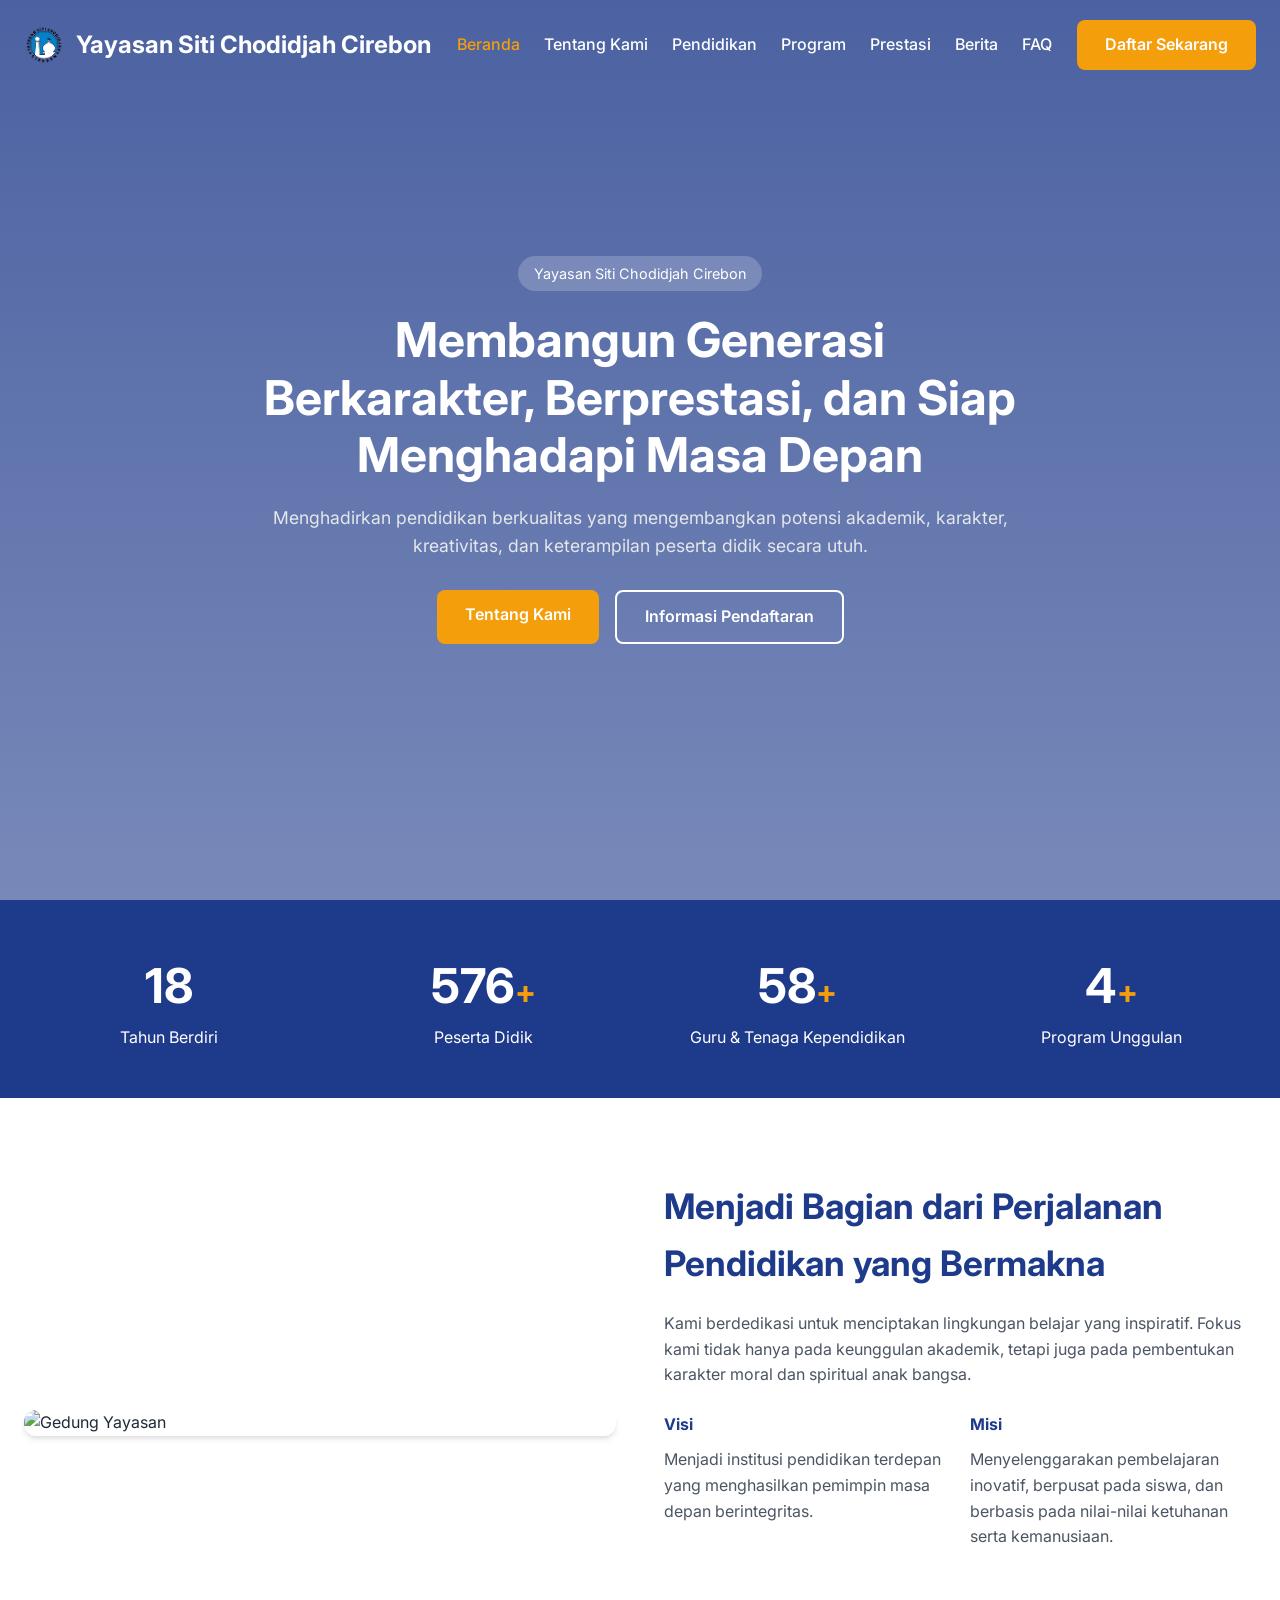
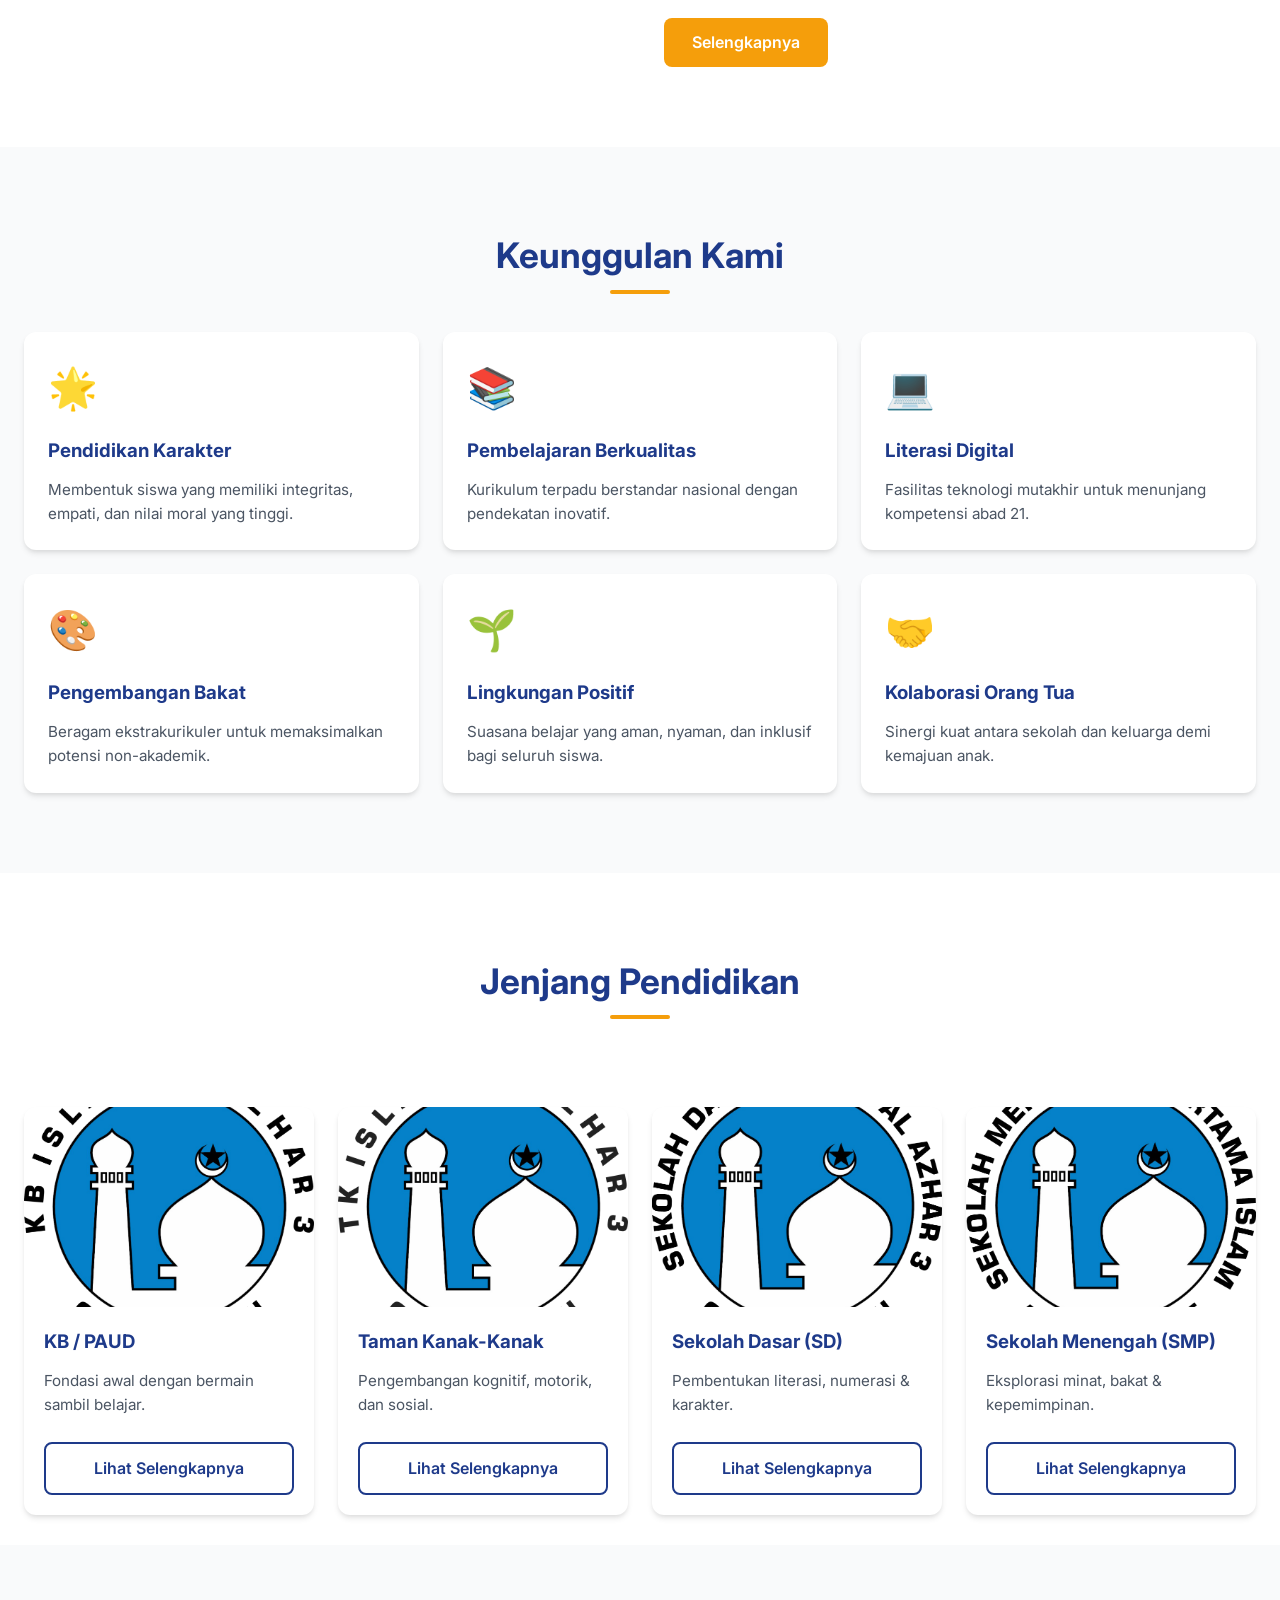
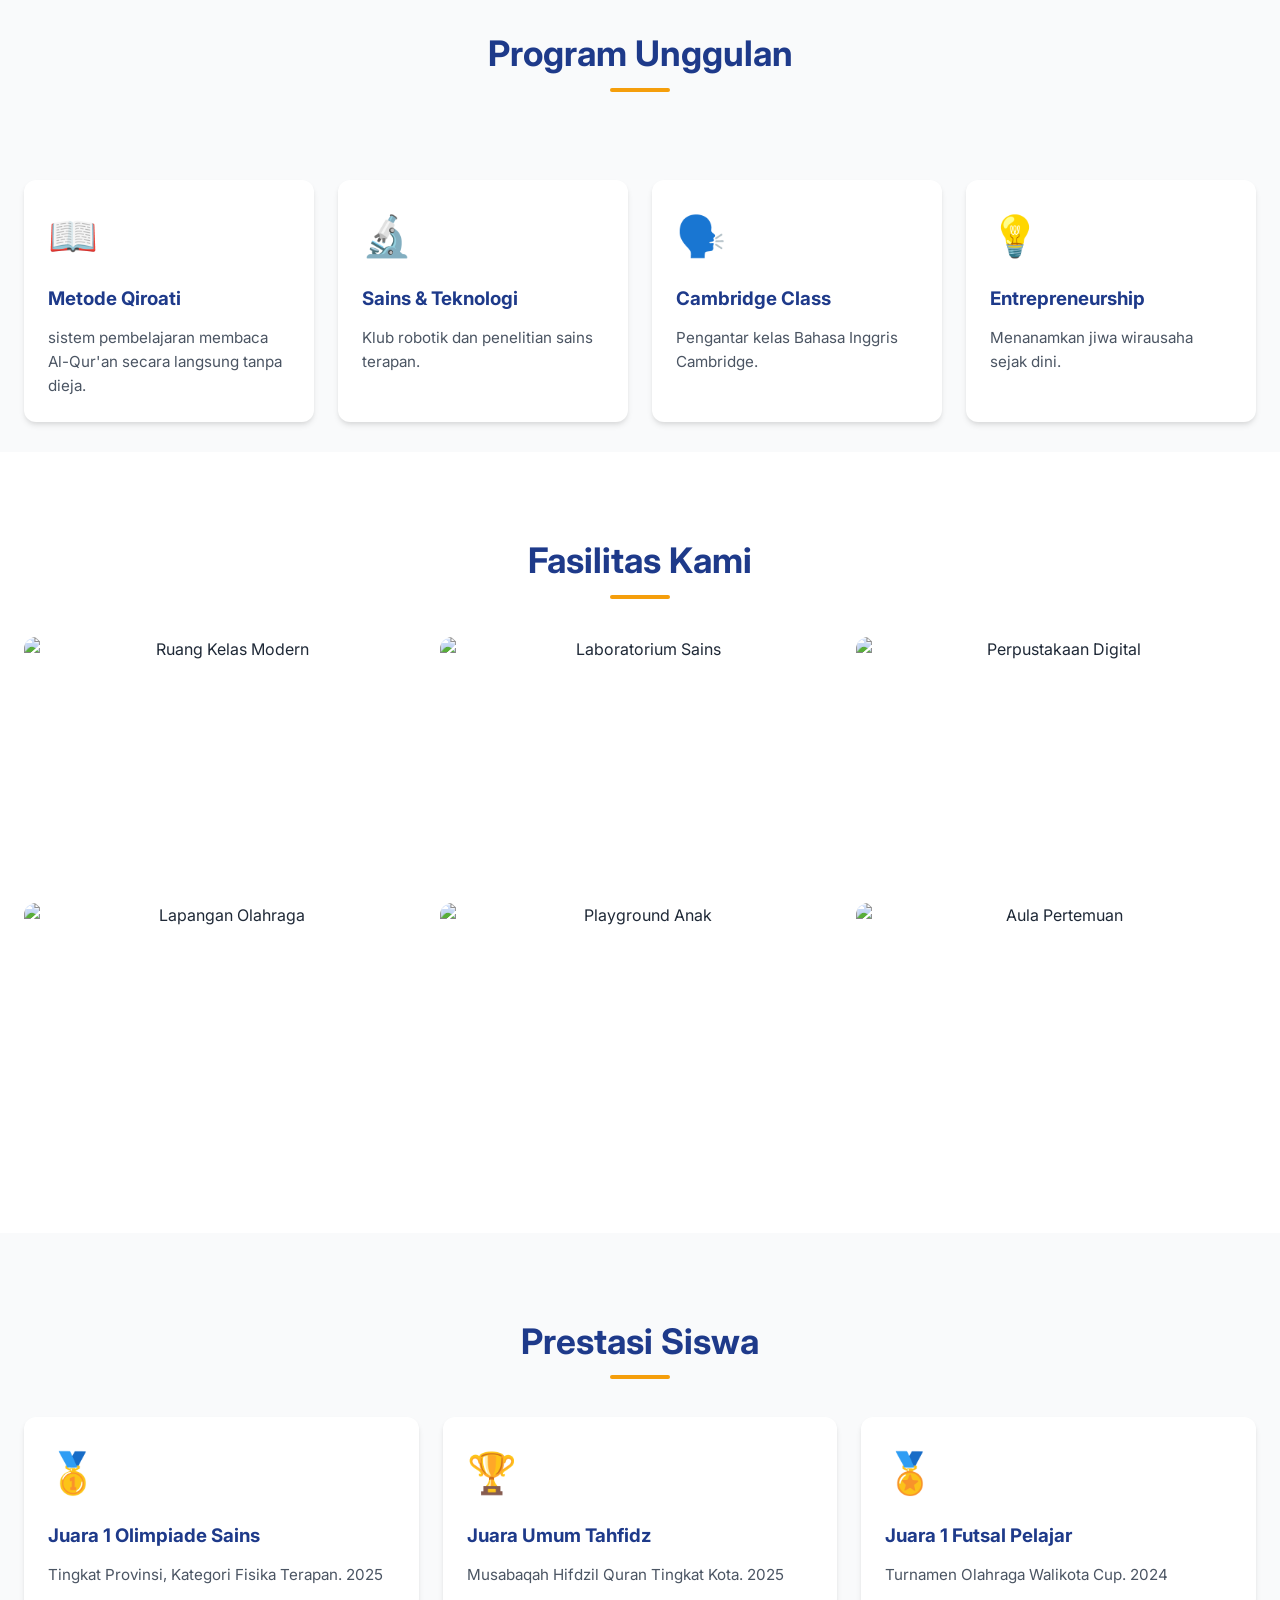
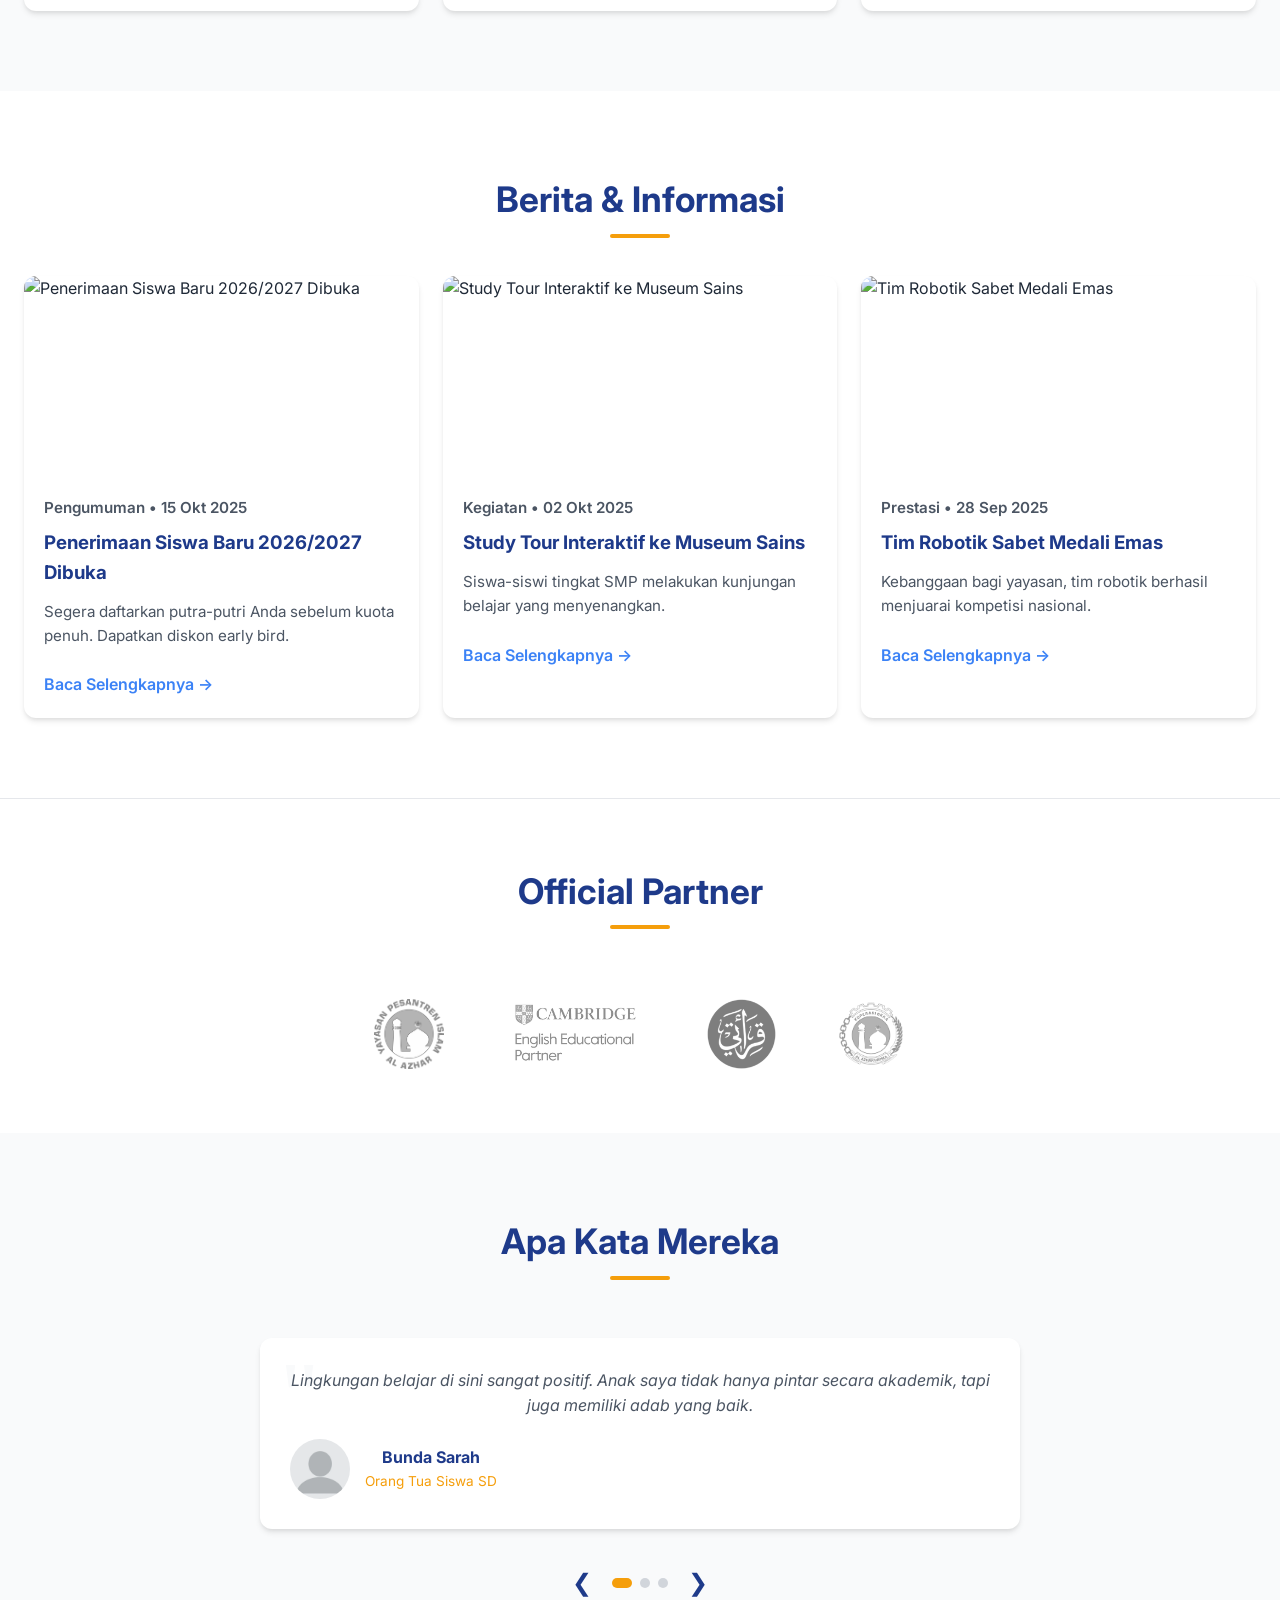
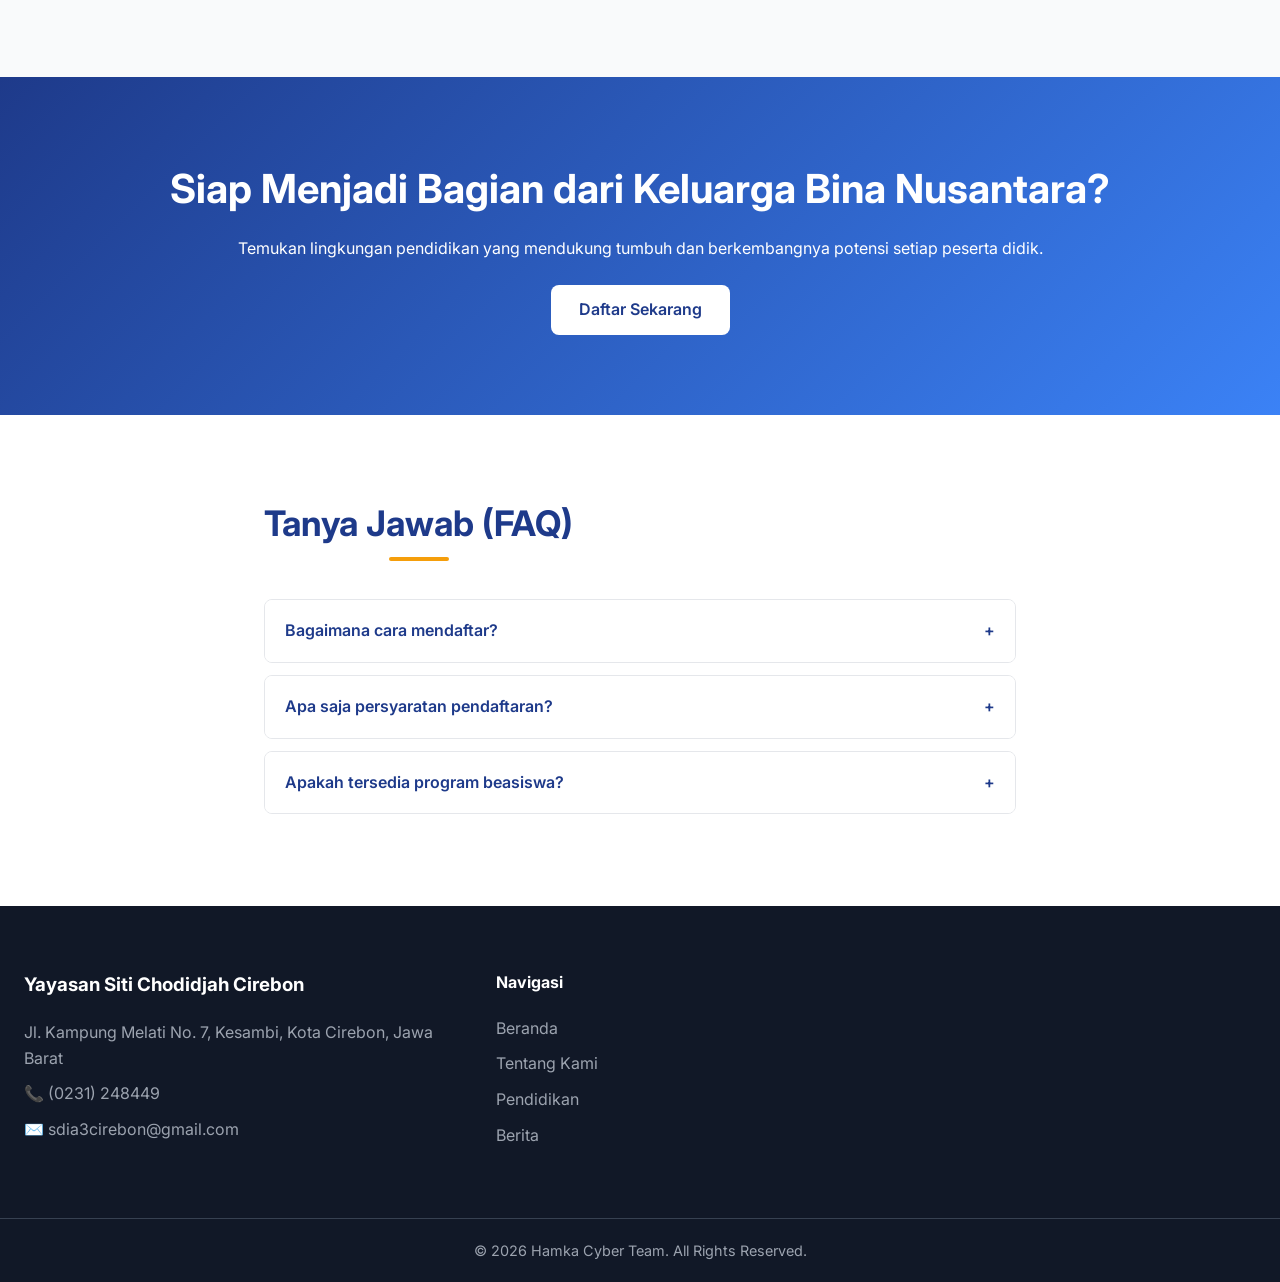
==== index.html @ 19532674 "Add files via upload" ====
<!DOCTYPE html>
<html lang="id">
<head>
    <meta charset="UTF-8">
    <meta name="viewport" content="width=device-width, initial-scale=1.0">
    <title>Yayasan Siti Chodidjah Cirebon</title>
    
    <!-- Tambahkan baris ini untuk mengganti ikon tab browser -->
    <link rel="icon" type="image/png" href="assets/images/YSCC.jpg">
    
    <!-- CSS -->
    <link rel="stylesheet" href="css/style.css">
    <link rel="stylesheet" href="css/responsive.css">
    <!-- Google Fonts -->
    <link href="https://fonts.googleapis.com/css2?family=Inter:wght@300;400;500;600;700&display=swap" rel="stylesheet">
</head>
<body>
    <!-- 1. NAVBAR -->
    <nav id="navbar" class="navbar">
        <div class="container nav-container">
            <a href="#" class="logo">
    <img src="assets/images/YSCC.jpg" alt="Logo Yayasan" class="logo-img">
    <span class="logo-text">Yayasan Siti Chodidjah Cirebon</span>
</a>
            <ul class="nav-links">
                <li><a href="#home" class="active">Beranda</a></li>
                <li><a href="#about">Tentang Kami</a></li>
                <li><a href="#levels">Pendidikan</a></li>
                <li><a href="#programs">Program</a></li>
                <li><a href="#achievements">Prestasi</a></li>
                <li><a href="#news">Berita</a></li>
                <li><a href="#faq">FAQ</a></li>
            </ul>
            <div class="nav-actions">
                <a href="https://play.google.com/store/apps/details?id=app.salamalazhar.id" target="_blank" rel="noopener noreferrer" class="btn btn-primary">Daftar Sekarang</a>
                <div class="hamburger" id="hamburger">
                    <span></span><span></span><span></span>
                </div>
            </div>
        </div>
    </nav>

    <!-- 2. HERO -->
    <section id="home" class="hero">
        <div class="hero-overlay"></div>
        <div class="container hero-content">
            <span class="badge">Yayasan Siti Chodidjah Cirebon</span>
            <h1>Membangun Generasi Berkarakter, Berprestasi, dan Siap Menghadapi Masa Depan</h1>
            <p>Menghadirkan pendidikan berkualitas yang mengembangkan potensi akademik, karakter, kreativitas, dan keterampilan peserta didik secara utuh.</p>
            <div class="hero-buttons">
                <a href="#about" class="btn btn-primary">Tentang Kami</a>
                <a href="#cta" class="btn btn-outline">Informasi Pendaftaran</a>
            </div>
        </div>
    </section>

    <!-- 3. STATISTIK -->
    <section id="stats" class="stats">
        <div class="container stats-grid reveal fade-in">
            <div class="stat-card">
                <h3 class="counter" data-target="45">0</h3>
                <p>Tahun Berdiri</p>
            </div>
            <div class="stat-card">
                <h3 class="counter" data-target="1500">0</h3><span>+</span>
                <p>Peserta Didik</p>
            </div>
            <div class="stat-card">
                <h3 class="counter" data-target="150">0</h3><span>+</span>
                <p>Guru & Tenaga Kependidikan</p>
            </div>
            <div class="stat-card">
                <h3 class="counter" data-target="10">0</h3><span>+</span>
                <p>Program Unggulan</p>
            </div>
        </div>
    </section>

    <!-- 4. TENTANG YAYASAN -->
    <section id="about" class="about">
        <div class="container about-container">
            <div class="about-image reveal slide-right">
                <img src="https://images.unsplash.com/photo-1524178232363-1fb2b075b655?q=80&w=800&auto=format&fit=crop" alt="Gedung Yayasan" loading="lazy">
            </div>
            <div class="about-text reveal slide-left">
                <h2>Menjadi Bagian dari Perjalanan Pendidikan yang Bermakna</h2>
                <p>Kami berdedikasi untuk menciptakan lingkungan belajar yang inspiratif. Fokus kami tidak hanya pada keunggulan akademik, tetapi juga pada pembentukan karakter moral dan spiritual anak bangsa.</p>
                <div class="vision-mission">
                    <div class="vm-item">
                        <h4>Visi</h4>
                        <p>Menjadi institusi pendidikan terdepan yang menghasilkan pemimpin masa depan berintegritas.</p>
                    </div>
                    <div class="vm-item">
                        <h4>Misi</h4>
                        <p>Menyelenggarakan pembelajaran inovatif, berpusat pada siswa, dan berbasis pada nilai-nilai ketuhanan serta kemanusiaan.</p>
                    </div>
                </div>
                <a href="#programs" class="btn btn-primary mt-4">Selengkapnya</a>
            </div>
        </div>
    </section>

    <!-- 5. KEUNGGULAN -->
    <section id="excellence" class="excellence section-bg">
        <div class="container text-center">
            <h2 class="section-title reveal fade-in">Keunggulan Kami</h2>
            <div class="excellence-grid reveal slide-up" id="excellence-container">
                <!-- Rendered by JS -->
            </div>
        </div>
    </section>

    <!-- 6. JENJANG PENDIDIKAN -->
    <section id="levels" class="levels">
        <div class="container text-center">
            <h2 class="section-title reveal fade-in">Jenjang Pendidikan</h2>
            <div class="levels-grid reveal slide-up" id="levels-container">
                <!-- Rendered by JS -->
            </div>
        </div>
    </section>

    <!-- 7. PROGRAM UNGGULAN -->
    <section id="programs" class="programs section-bg">
        <div class="container text-center">
            <h2 class="section-title reveal fade-in">Program Unggulan</h2>
            <div class="programs-grid reveal slide-up" id="programs-container">
                <!-- Rendered by JS -->
            </div>
        </div>
    </section>

    <!-- 8. FASILITAS -->
    <section id="facilities" class="facilities">
        <div class="container text-center">
            <h2 class="section-title reveal fade-in">Fasilitas Kami</h2>
            <div class="facilities-grid reveal slide-up" id="facilities-container">
                <!-- Rendered by JS -->
            </div>
        </div>
    </section>

    <!-- 9. PRESTASI -->
    <section id="achievements" class="achievements section-bg">
        <div class="container text-center">
            <h2 class="section-title reveal fade-in">Prestasi Siswa</h2>
            <div class="achievements-grid reveal slide-up" id="achievements-container">
                <!-- Rendered by JS -->
            </div>
        </div>
    </section>

    <!-- 10. BERITA -->
    <section id="news" class="news">
        <div class="container text-center">
            <h2 class="section-title reveal fade-in">Berita & Informasi</h2>
            <div class="news-grid reveal slide-up" id="news-container">
                <!-- Rendered by JS -->
            </div>
        </div>
    </section>

    <!-- 10.5 OFFICIAL PARTNER -->
    <section id="partners" class="partners">
        <div class="container text-center">
            <h2 class="section-title reveal fade-in">Official Partner</h2>
            <div class="partners-grid reveal slide-up" id="partners-container">
                <!-- Rendered by JS -->
            </div>
        </div>
    </section>

    <!-- 11. TESTIMONI -->
    <section id="testimonials" class="testimonials section-bg">
        <div class="container text-center">
            <h2 class="section-title reveal fade-in">Apa Kata Mereka</h2>
            <div class="testimonial-slider reveal slide-up">
                <div class="slider-wrapper" id="testimonial-wrapper">
                    <!-- Rendered by JS -->
                </div>
                <div class="slider-controls">
                    <button id="prev-btn" class="slider-btn">&#10094;</button>
                    <div class="slider-dots" id="slider-dots"></div>
                    <button id="next-btn" class="slider-btn">&#10095;</button>
                </div>
            </div>
        </div>
    </section>

    <!-- 12. CTA PENDAFTARAN -->
    <section id="cta" class="cta">
        <div class="container text-center reveal scale-in">
            <h2>Siap Menjadi Bagian dari Keluarga Bina Nusantara?</h2>
            <p>Temukan lingkungan pendidikan yang mendukung tumbuh dan berkembangnya potensi setiap peserta didik.</p>
            <a href="https://play.google.com/store/apps/details?id=app.salamalazhar.id" target="_blank" rel="noopener noreferrer" class="btn btn-light mt-4">Daftar Sekarang</a>
        </div>
    </section>

    <!-- 13. FAQ -->
    <section id="faq" class="faq">
        <div class="container">
            <h2 class="section-title text-center reveal fade-in">Tanya Jawab (FAQ)</h2>
            <div class="accordion reveal slide-up">
                <div class="accordion-item">
                    <div class="accordion-header">Bagaimana cara mendaftar? <span class="icon">+</span></div>
                    <div class="accordion-body">Pendaftaran dapat dilakukan secara online melalui website ini pada menu "Daftar Sekarang" atau datang langsung ke ruang pendaftaran di kampus kami.</div>
                </div>
                <div class="accordion-item">
                    <div class="accordion-header">Apa saja persyaratan pendaftaran? <span class="icon">+</span></div>
                    <div class="accordion-body">Persyaratan umum meliputi fotokopi akta kelahiran, kartu keluarga, rapor jenjang sebelumnya, dan pas foto. Detail syarat dapat dilihat di brosur.</div>
                </div>
                <div class="accordion-item">
                    <div class="accordion-header">Apakah tersedia program beasiswa? <span class="icon">+</span></div>
                    <div class="accordion-body">Ya, kami menyediakan beasiswa jalur prestasi akademik, non-akademik, dan beasiswa kurang mampu bagi siswa yang memenuhi kriteria.</div>
                </div>
            </div>
        </div>
    </section>

    <!-- 14. KONTAK & 15. FOOTER -->
    <footer id="contact" class="footer">
        <div class="container footer-grid">
            <div class="footer-info">
                <h3>Yayasan Siti Chodidjah Cirebon</h3>
                <p>Jl. Kampung Melati No. 7, Kesambi, Kota Cirebon, Jawa Barat</p>
                <p>📞 (0231) 248449</p>
                <p>✉️ sdia3cirebon@gmail.com</p>
            </div>
            <div class="footer-links">
                <h4>Navigasi</h4>
                <ul>
                    <li><a href="#home">Beranda</a></li>
                    <li><a href="#about">Tentang Kami</a></li>
                    <li><a href="#levels">Pendidikan</a></li>
                    <li><a href="#news">Berita</a></li>
                </ul>
            </div>
            <div class="footer-map">
                <!-- Peta Google Maps Baru -->
                <iframe src="https://maps.google.com/maps?q=Yayasan+Siti+Chodidjah+Cirebon,+Jl.+Kampung+Melati+No.7,+Kesambi,+Kota+Cirebon&t=&z=16&ie=UTF8&iwloc=&output=embed" width="100%" height="200" style="border:0; border-radius: 8px;" allowfullscreen="" loading="lazy"></iframe>
            </div>
        </div>
        <div class="footer-bottom text-center">
            <p>&copy; 2026 Hamka Cyber Team. All Rights Reserved.</p>
        </div>
    </footer>

    <!-- Lightbox -->
    <div id="lightbox" class="lightbox">
        <span class="close-lightbox">&times;</span>
        <img class="lightbox-content" id="lightbox-img">
    </div>

    <!-- Scripts dipanggil berurutan -->
    <script src="data/data.js"></script>
    <script src="js/api.js"></script>
    <script src="js/navbar.js"></script>
    <script src="js/animation.js"></script>
    <script src="js/counter.js"></script>
    <script src="js/slider.js"></script>
    <script src="js/accordion.js"></script>
    <script src="js/main.js"></script>
</body>
</html>
---- css/style.css ----
/* VARIABLES */
:root {
    --primary: #1E3A8A; /* Blue Navy */
    --secondary: #F59E0B; /* Amber / Orange */
    --accent: #3B82F6; /* Bright Blue */
    --background: #FFFFFF;
    --surface: #F9FAFB;
    --text: #1F2937;
    --text-light: #4B5563;
    --white: #FFFFFF;
    --transition: all 0.3s ease-in-out;
    --shadow: 0 4px 6px -1px rgba(0, 0, 0, 0.1), 0 2px 4px -1px rgba(0, 0, 0, 0.06);
    --shadow-hover: 0 10px 15px -3px rgba(0, 0, 0, 0.1), 0 4px 6px -2px rgba(0, 0, 0, 0.05);
    --radius: 12px;
}

/* RESET & BASE */
* {
    margin: 0;
    padding: 0;
    box-sizing: border-box;
}
html {
    scroll-behavior: smooth;
}
body {
    font-family: 'Inter', sans-serif;
    color: var(--text);
    background-color: var(--background);
    line-height: 1.6;
    overflow-x: hidden;
}
a { text-decoration: none; color: inherit; }
ul { list-style: none; }
img { max-width: 100%; height: auto; display: block; }

.container {
    max-width: 1280px;
    margin: 0 auto;
    padding: 0 24px;
}
.text-center { text-align: center; }
.mt-4 { margin-top: 1.5rem; }
.section-title {
    font-size: 2.2rem;
    color: var(--primary);
    margin-bottom: 3rem;
    position: relative;
    display: inline-block;
}
.section-title::after {
    content: '';
    position: absolute;
    bottom: -10px;
    left: 50%;
    transform: translateX(-50%);
    width: 60px;
    height: 4px;
    background-color: var(--secondary);
    border-radius: 2px;
}
section { padding: 5rem 0; }
.section-bg { background-color: var(--surface); }

/* BUTTONS */
.btn {
    display: inline-block;
    padding: 12px 28px;
    border-radius: 8px;
    font-weight: 600;
    cursor: pointer;
    transition: var(--transition);
    border: none;
}
.btn-primary { background-color: var(--secondary); color: var(--white); }
.btn-primary:hover { background-color: #d97706; transform: translateY(-2px); }
.btn-outline { background-color: transparent; color: var(--white); border: 2px solid var(--white); }
.btn-outline:hover { background-color: var(--white); color: var(--primary); }
.btn-light { background-color: var(--white); color: var(--primary); }
.btn-light:hover { background-color: var(--surface); transform: translateY(-2px); }

/* NAVBAR */
.navbar {
    position: fixed;
    top: 0; left: 0; width: 100%;
    z-index: 1000;
    background-color: transparent;
    padding: 20px 0;
    transition: var(--transition);
}
.navbar.scrolled {
    background-color: var(--white);
    box-shadow: var(--shadow);
    padding: 15px 0;
}
.navbar.scrolled .logo, .navbar.scrolled .nav-links a { color: var(--primary); }
.nav-container { display: flex; justify-content: space-between; align-items: center; }
.logo { 
    display: flex; 
    align-items: center; 
    gap: 12px; /* Jarak antara logo dan tulisan */
    text-decoration: none;
}

.logo-img {
    height: 40px; /* Atur ukuran logo di sini, naikkan jika kurang besar */
    width: auto;
}

.logo-text {
    font-size: 1.5rem; 
    font-weight: 700; 
    color: var(--white);
    transition: var(--transition);
}

/* Mengubah warna teks logo saat disekrol menjadi putih */
.navbar.scrolled .logo-text { 
    color: var(--primary); 
}
.nav-links { display: flex; gap: 24px; }
.nav-links a { color: var(--white); font-weight: 500; transition: var(--transition); }
.nav-links a:hover, .nav-links a.active { color: var(--secondary); }
.nav-actions { display: flex; align-items: center; gap: 16px; }
.hamburger { display: none; cursor: pointer; flex-direction: column; gap: 5px; }
.hamburger span { width: 25px; height: 3px; background-color: var(--primary); border-radius: 2px; transition: 0.3s; }
.navbar:not(.scrolled) .hamburger span { background-color: var(--white); }

/* HERO */
.hero {
    height: 100vh;
    background: url('https://images.unsplash.com/photo-1523050854058-8df90110c9f1?q=80&w=1920&auto=format&fit=crop') center/cover no-repeat;
    position: relative;
    display: flex;
    align-items: center;
    justify-content: center;
    text-align: center;
    color: var(--white);
}
.hero-overlay {
    position: absolute; top: 0; left: 0; width: 100%; height: 100%;
    background: linear-gradient(rgba(30,58,138,0.8), rgba(30,58,138,0.6));
}
.hero-content { position: relative; z-index: 1; max-width: 800px; }
.hero .badge {
    background-color: rgba(255,255,255,0.2);
    padding: 6px 16px; border-radius: 20px;
    font-size: 0.9rem; margin-bottom: 20px; display: inline-block;
}
.hero h1 { font-size: 3rem; margin-bottom: 20px; line-height: 1.2; }
.hero p { font-size: 1.1rem; margin-bottom: 30px; color: #E5E7EB; }
.hero-buttons { display: flex; gap: 16px; justify-content: center; }

/* STATS */
.stats { background-color: var(--primary); color: var(--white); padding: 3rem 0; }
.stats-grid { display: grid; grid-template-columns: repeat(4, 1fr); gap: 24px; text-align: center; }
.stat-card h3 { font-size: 3rem; display: inline-block; }
.stat-card span { font-size: 2rem; color: var(--secondary); font-weight: bold;}

/* ABOUT */
.about-container { display: grid; grid-template-columns: 1fr 1fr; gap: 48px; align-items: center; }
.about-image img { border-radius: var(--radius); box-shadow: var(--shadow); }
.about-text h2 { font-size: 2.2rem; color: var(--primary); margin-bottom: 20px; }
.about-text p { color: var(--text-light); margin-bottom: 24px; }
.vision-mission { display: grid; grid-template-columns: 1fr 1fr; gap: 20px; margin-bottom: 20px;}
.vm-item h4 { color: var(--primary); margin-bottom: 10px; }

/* CARDS COMMON (Excellence, Levels, Programs, News) */
.excellence-grid, .levels-grid, .programs-grid, .achievements-grid, .news-grid {
    display: grid; gap: 24px;
}
.excellence-grid { grid-template-columns: repeat(3, 1fr); }
.levels-grid { grid-template-columns: repeat(4, 1fr); }
.programs-grid { grid-template-columns: repeat(4, 1fr); }
.achievements-grid { grid-template-columns: repeat(3, 1fr); }
.news-grid { grid-template-columns: repeat(3, 1fr); }

.card {
    background: var(--white);
    border-radius: var(--radius);
    padding: 24px;
    box-shadow: var(--shadow);
    transition: var(--transition);
    text-align: left;
}
.card:hover { transform: translateY(-5px); box-shadow: var(--shadow-hover); }
.card-icon { font-size: 2.5rem; margin-bottom: 16px; display: block; }
.card h3 { color: var(--primary); margin-bottom: 12px; }
.card p { color: var(--text-light); font-size: 0.95rem; }

/* IMAGE CARDS (Levels, News) */
.img-card { padding: 0; overflow: hidden; display: flex; flex-direction: column; }
.img-card img { width: 100%; height: 200px; object-fit: cover; transition: var(--transition); }
.img-card:hover img { transform: scale(1.05); }
.card-body { padding: 20px; display: flex; flex-direction: column; flex-grow: 1; }
.card-meta { font-size: 0.85rem; color: var(--secondary); margin-bottom: 8px; font-weight: 600;}

/* FACILITIES GALLERY */
.facilities-grid { display: grid; grid-template-columns: repeat(3, 1fr); gap: 16px; }
.facility-item { position: relative; border-radius: var(--radius); overflow: hidden; cursor: pointer; height: 250px;}
.facility-item img { width: 100%; height: 100%; object-fit: cover; transition: var(--transition); }
.facility-overlay {
    position: absolute; bottom: -100%; left: 0; width: 100%; height: 100%;
    background: linear-gradient(to top, rgba(30,58,138,0.9), transparent);
    display: flex; align-items: flex-end; padding: 20px;
    transition: var(--transition);
}
.facility-item:hover img { transform: scale(1.1); }
.facility-item:hover .facility-overlay { bottom: 0; }
.facility-overlay h4 { color: var(--white); font-size: 1.2rem;}

/* LIGHTBOX */
.lightbox {
    display: none; position: fixed; z-index: 2000; left: 0; top: 0; width: 100%; height: 100%;
    background-color: rgba(0,0,0,0.9); justify-content: center; align-items: center;
}
.lightbox-content { max-width: 90%; max-height: 90%; border-radius: 8px; animation: zoomIn 0.3s;}
.close-lightbox { position: absolute; top: 20px; right: 30px; color: white; font-size: 40px; cursor: pointer;}
@keyframes zoomIn { from { transform: scale(0.8); opacity: 0;} to { transform: scale(1); opacity: 1;} }

/* TESTIMONIAL SLIDER */
.testimonial-slider { position: relative; max-width: 800px; margin: 0 auto; overflow: hidden; }
.slider-wrapper { display: flex; transition: transform 0.5s ease-in-out; }
.testimonial-item { min-width: 100%; padding: 20px; box-sizing: border-box; }
.testimonial-content { background: var(--white); padding: 30px; border-radius: var(--radius); box-shadow: var(--shadow); position: relative;}
.testimonial-content::before { content: '"'; font-size: 6rem; color: var(--surface); position: absolute; top: 10px; left: 20px; font-family: serif; line-height: 1;}
.testi-text { font-style: italic; color: var(--text-light); margin-bottom: 20px; position: relative; z-index: 1;}
.testi-author { display: flex; align-items: center; gap: 15px; }
.testi-author img { width: 60px; height: 60px; border-radius: 50%; object-fit: cover; }
.author-info h4 { color: var(--primary); margin: 0; }
.author-info p { color: var(--secondary); font-size: 0.85rem; margin: 0; }
.slider-controls { display: flex; justify-content: center; align-items: center; gap: 20px; margin-top: 20px; }
.slider-btn { background: none; border: none; font-size: 1.5rem; color: var(--primary); cursor: pointer; }
.slider-dots { display: flex; gap: 8px; }
.dot { width: 10px; height: 10px; background: #D1D5DB; border-radius: 50%; cursor: pointer; transition: 0.3s;}
.dot.active { background: var(--secondary); width: 20px; border-radius: 5px;}

/* CTA */
.cta { background: linear-gradient(135deg, var(--primary), var(--accent)); color: var(--white); padding: 5rem 0; }
.cta h2 { font-size: 2.5rem; margin-bottom: 15px; }

/* FAQ ACCORDION */
.faq { max-width: 800px; margin: 0 auto; }
.accordion-item { border: 1px solid #E5E7EB; border-radius: 8px; margin-bottom: 12px; overflow: hidden; }
.accordion-header {
    background: var(--white); padding: 18px 20px; font-weight: 600; color: var(--primary);
    cursor: pointer; display: flex; justify-content: space-between; align-items: center;
    transition: var(--transition);
}
.accordion-header:hover { background: var(--surface); }
.accordion-body { background: var(--white); padding: 0 20px; max-height: 0; overflow: hidden; transition: max-height 0.3s ease-out; color: var(--text-light); }

/* FOOTER */
.footer { background: #111827; color: #9CA3AF; padding: 4rem 0 0 0; }
.footer h3, .footer h4 { color: var(--white); margin-bottom: 20px; }
.footer-grid { display: grid; grid-template-columns: 1.5fr 1fr 1.5fr; gap: 40px; margin-bottom: 40px; }
.footer-info p { margin-bottom: 10px; }
.footer-links ul li { margin-bottom: 10px; }
.footer-links a:hover { color: var(--secondary); }
.footer-bottom { border-top: 1px solid #374151; padding: 20px 0; font-size: 0.9rem; }

/* ANIMATION CLASSES */
.reveal { opacity: 1; transition: all 0.8s ease-out; }
.reveal.active { opacity: 1; transform: translateY(0) scale(1); }
.slide-up { transform: translateY(50px); }
.slide-right { transform: translateX(-50px); }
.slide-left { transform: translateX(50px); }
.fade-in { transform: translateY(0); }
.scale-in { transform: scale(0.9); }

/* ========================================= */
/* OFFICIAL PARTNER                          */
/* ========================================= */
.partners { 
    background-color: var(--white); 
    padding: 4rem 0; 
    border-top: 1px solid #E5E7EB; 
}

.partners-grid {
    display: flex; 
    flex-wrap: wrap; 
    justify-content: center; 
    align-items: center; 
    gap: 60px; 
    margin-top: 2rem;
}

.partner-logo img {
    max-height: 70px; 
    width: auto; 
    filter: grayscale(100%); /* Membuat logo menjadi hitam-putih */
    opacity: 0.5; 
    transition: var(--transition);
    cursor: pointer;
}

/* Saat logo disentuh mouse, warna aslinya akan muncul */
.partner-logo:hover img { 
    filter: grayscale(0%); 
    opacity: 1; 
    transform: scale(1.1); 
}
---- css/responsive.css ----
/* Responsive Breakpoints */
@media (max-width: 1024px) {
    .stats-grid, .levels-grid, .programs-grid { grid-template-columns: repeat(2, 1fr); }
    .hero h1 { font-size: 2.5rem; }
}

@media (max-width: 768px) {
    .hamburger { display: flex; }
    .nav-links {
        position: fixed; top: 0; right: -100%; width: 250px; height: 100vh;
        background: var(--white); flex-direction: column; align-items: center; justify-content: center;
        box-shadow: -5px 0 15px rgba(0,0,0,0.1); transition: var(--transition);
    }
    .nav-links.active { right: 0; }
    .nav-links a { color: var(--text); font-size: 1.1rem; }
    .navbar.scrolled .hamburger span { background-color: var(--primary); }
    .nav-actions .btn { display: none; } /* Hide CTA btn in mobile nav to save space */
    
    .about-container { grid-template-columns: 1fr; }
    .about-text { text-align: center; }
    .excellence-grid, .achievements-grid, .news-grid, .facilities-grid { grid-template-columns: repeat(2, 1fr); }
    .footer-grid { grid-template-columns: 1fr; text-align: center; }
    .footer-map { order: -1; }
    
    /* PARTNER LOGO (Ditambahkan di dalam batas layar 768px) */
    .partners-grid {
        gap: 30px;
    }
    .partner-logo img {
        max-height: 80px; 
    }
}

@media (max-width: 480px) {
    .hero h1 { font-size: 2rem; }
    .hero-buttons { flex-direction: column; }
    .stats-grid, .excellence-grid, .levels-grid, .programs-grid, .achievements-grid, .news-grid, .facilities-grid {
        grid-template-columns: 1fr;
    }
    .section-title { font-size: 1.8rem; }
    .vision-mission { grid-template-columns: 1fr; }
}
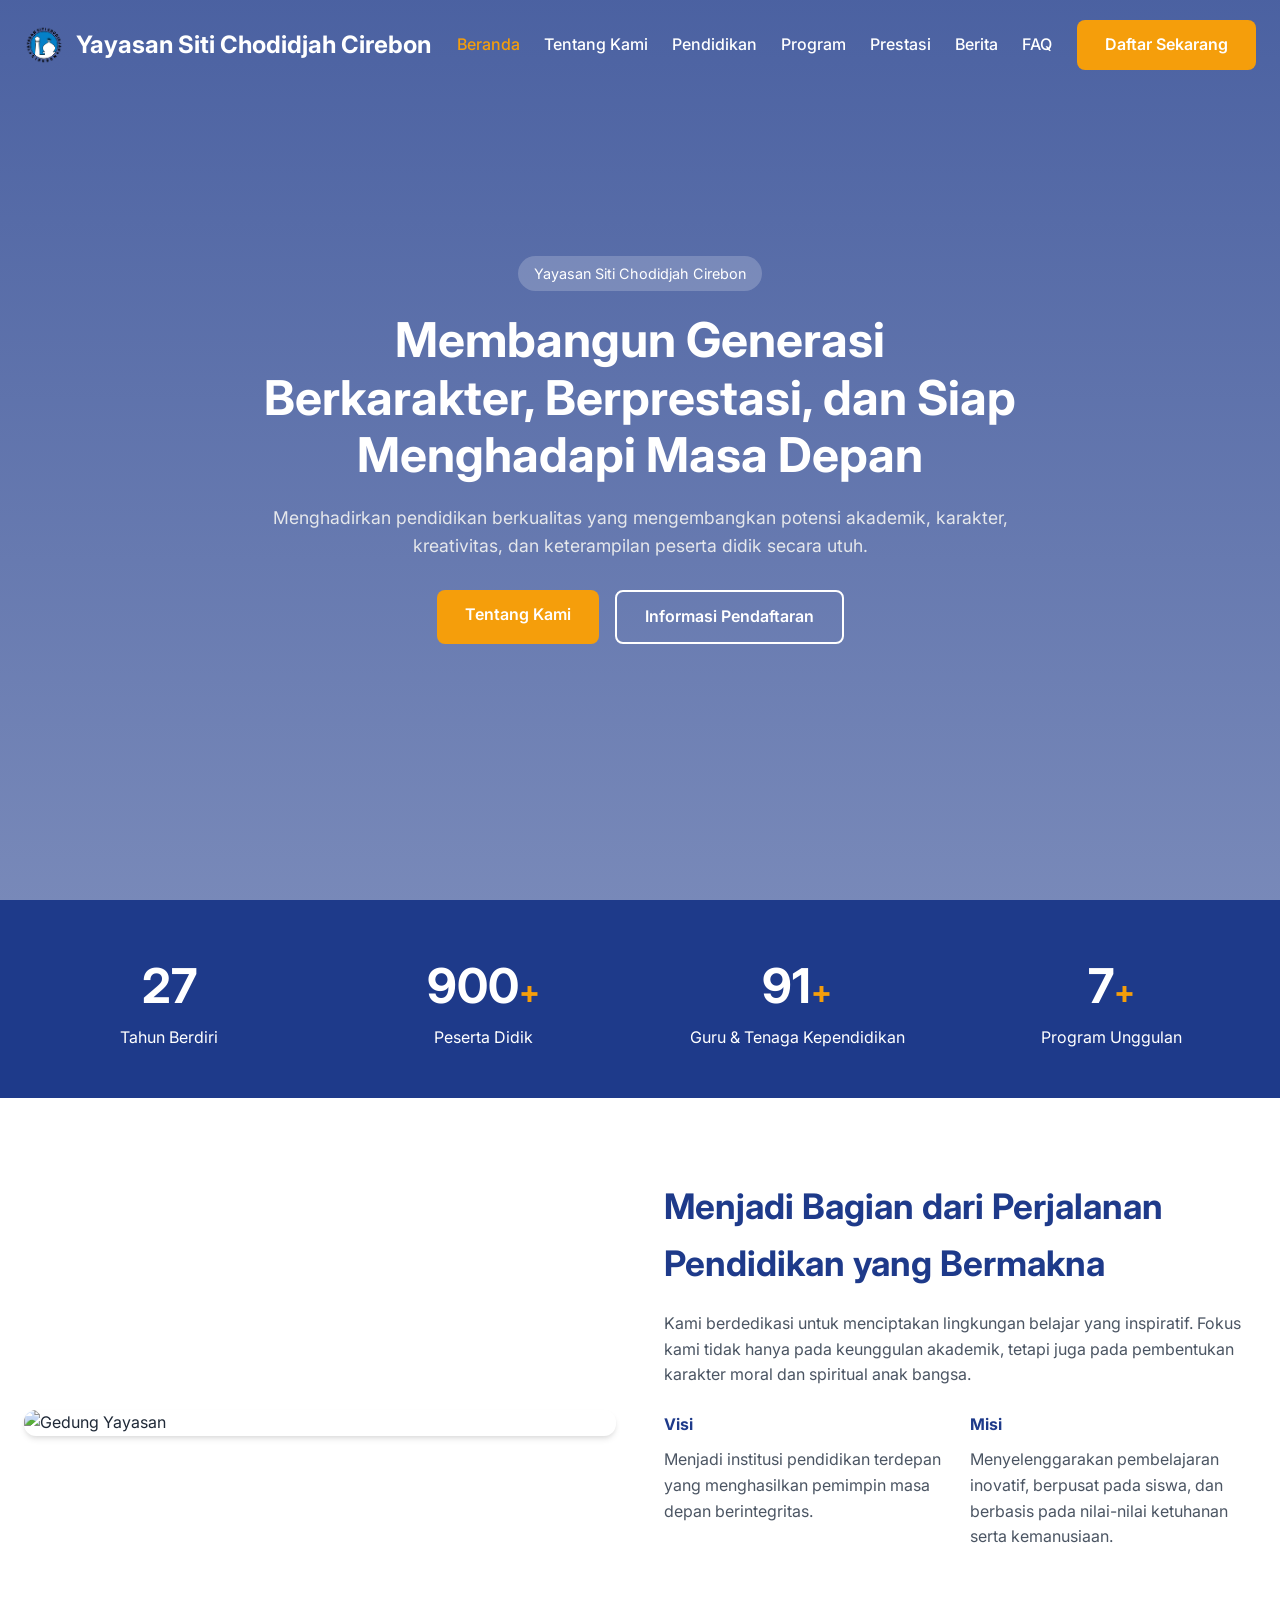
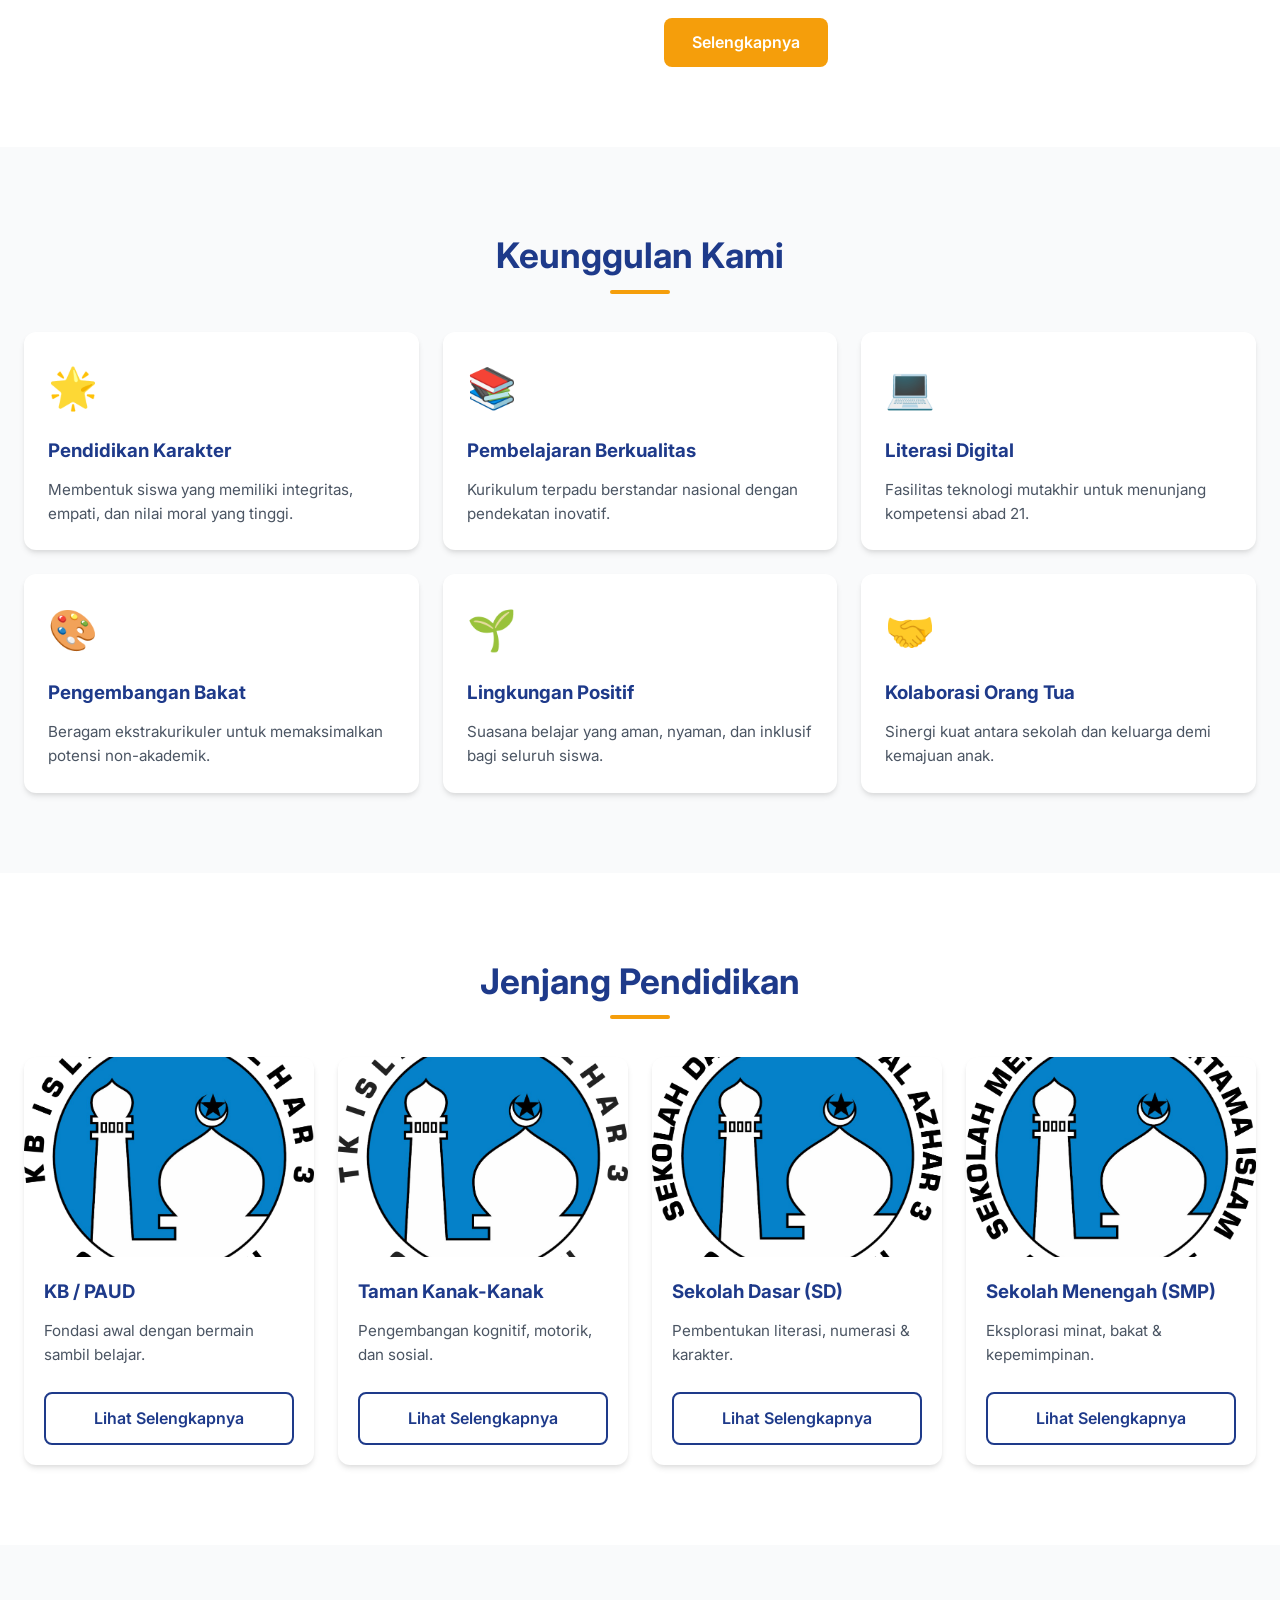
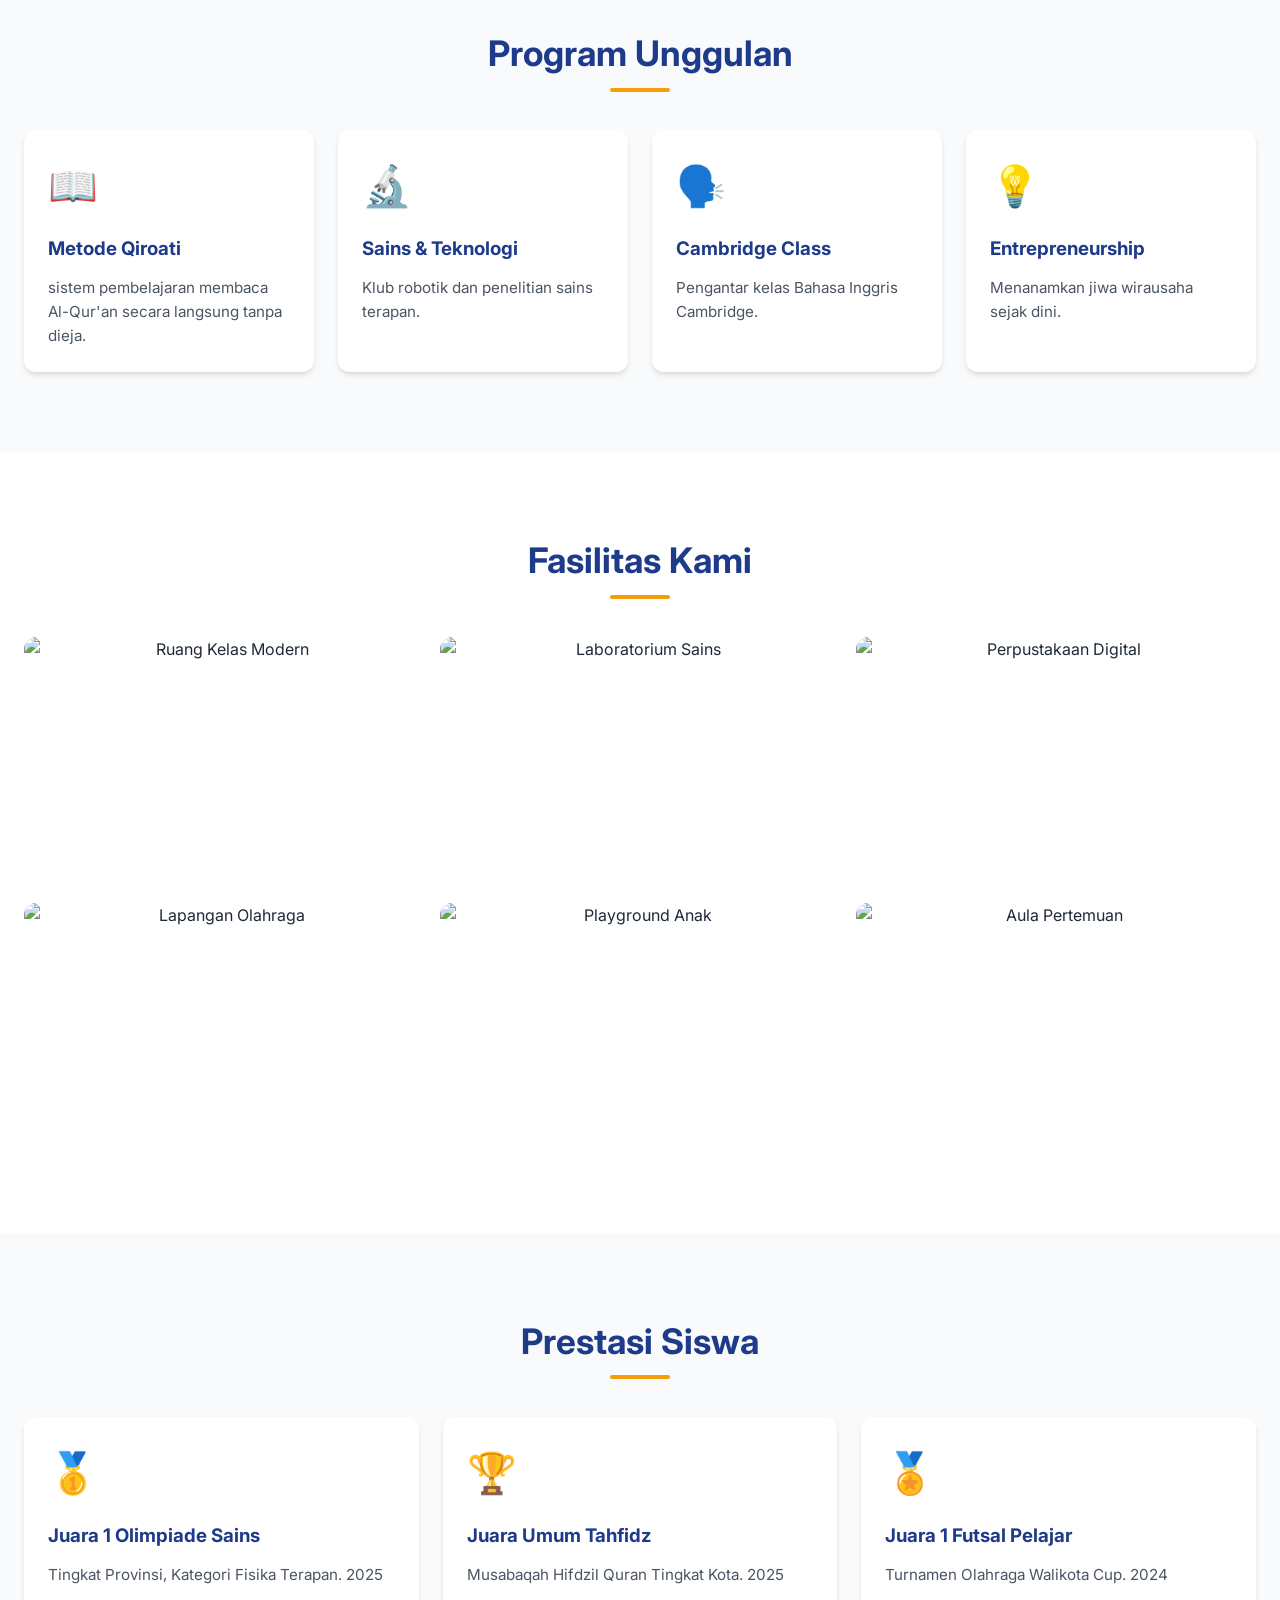
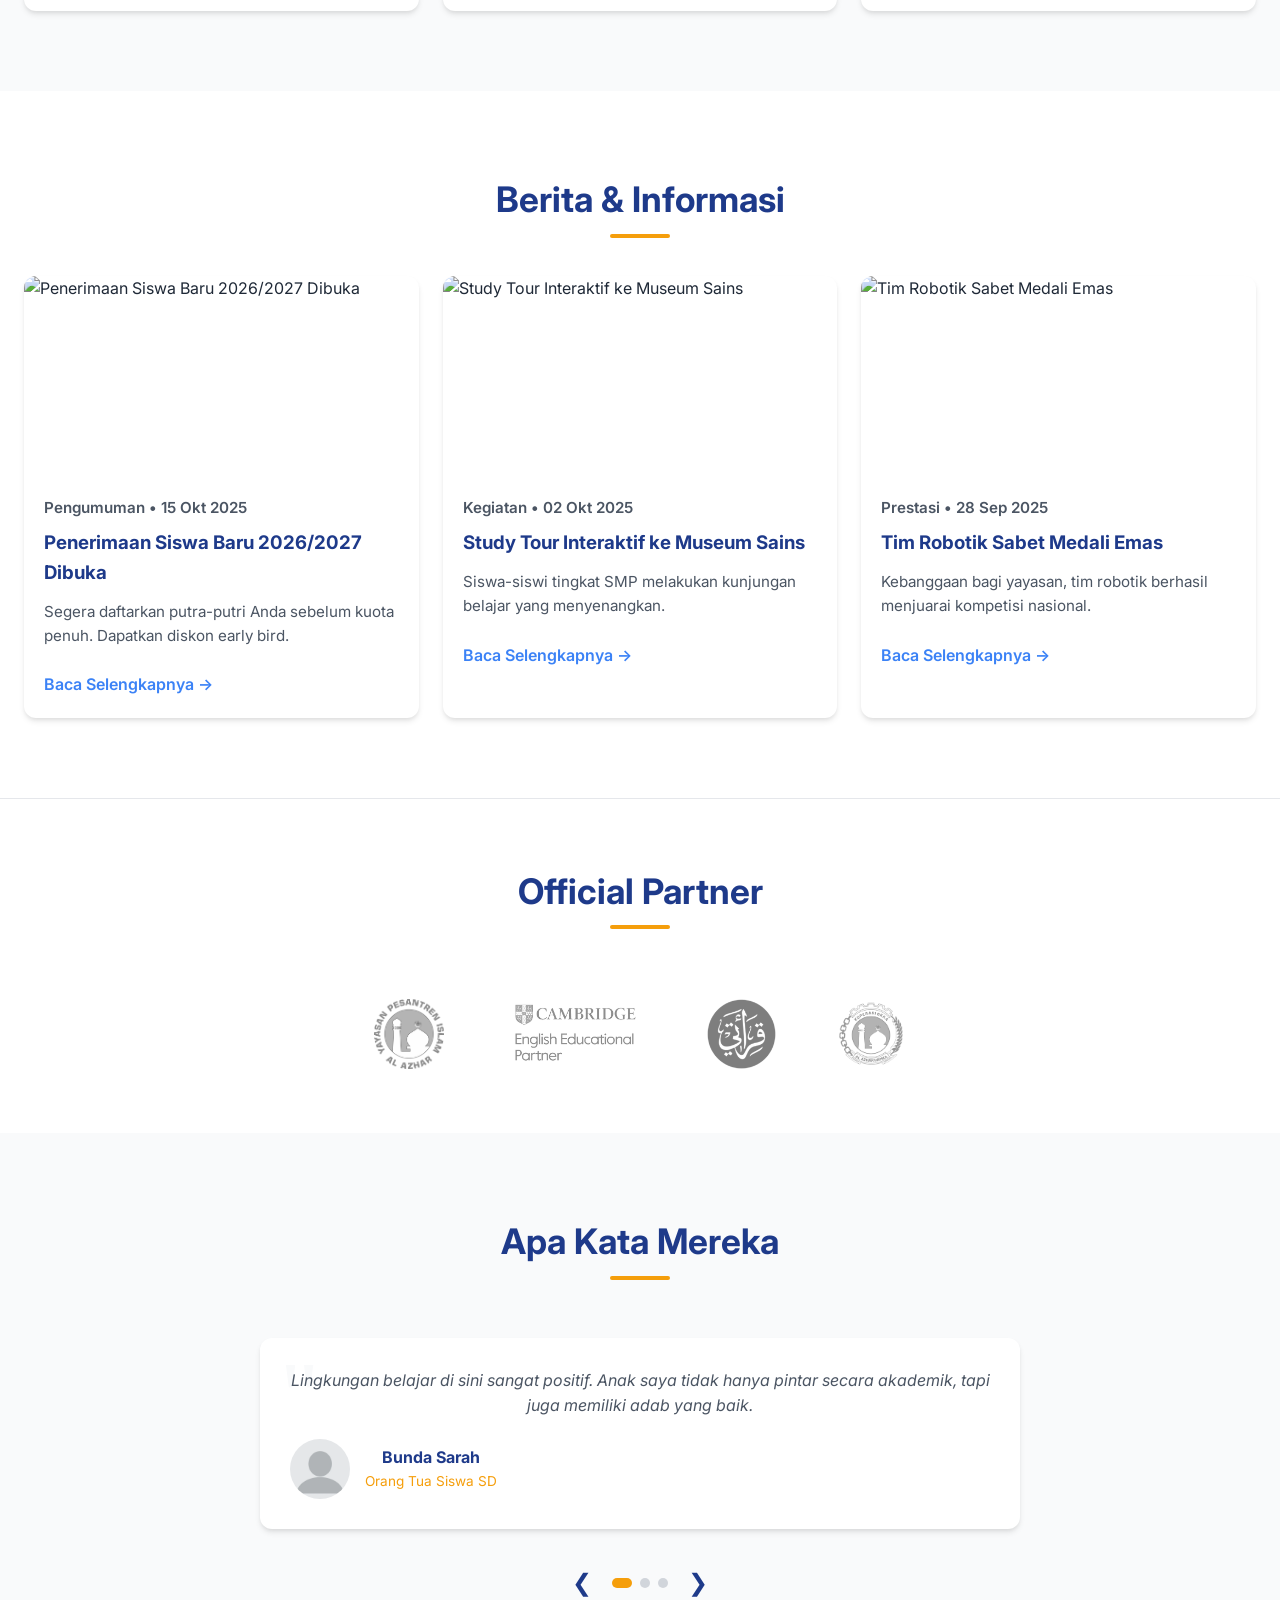
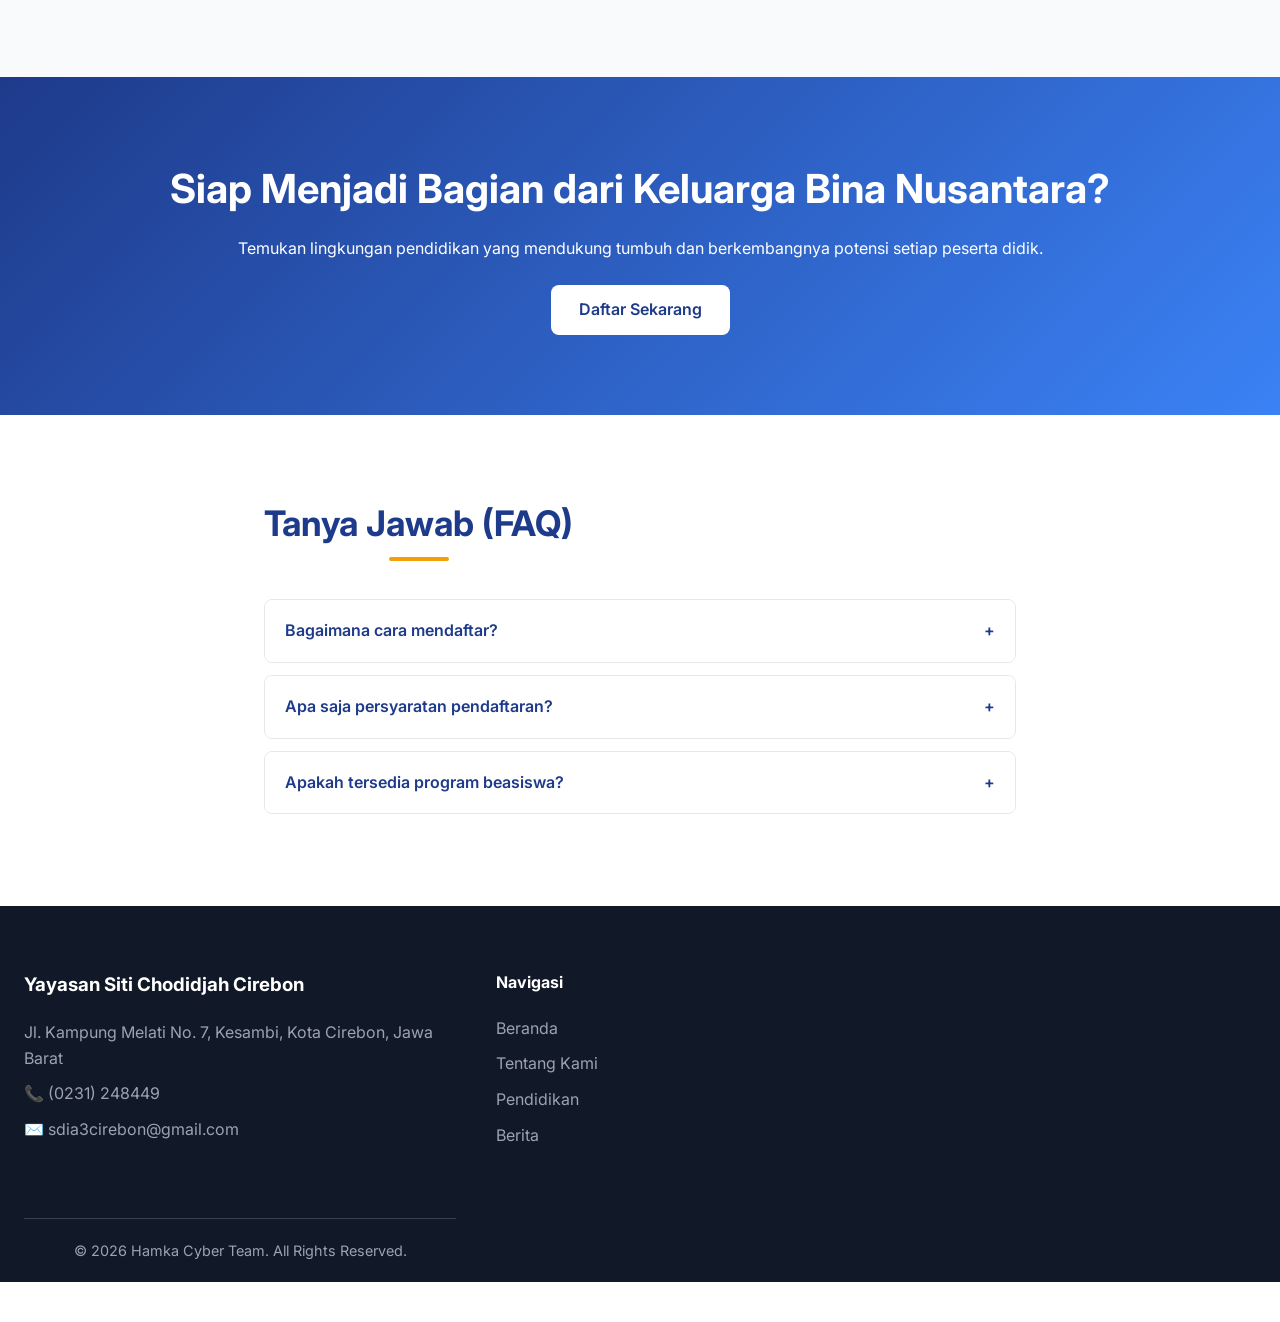
==== commit 273c3c36: "Add files via upload" ====
--- a/index.html
+++ b/index.html
@@ -236,8 +236,9 @@
                 </ul>
             </div>
             <div class="footer-map">
-                <!-- Peta Google Maps Baru -->
-                <iframe src="https://maps.google.com/maps?q=Yayasan+Siti+Chodidjah+Cirebon,+Jl.+Kampung+Melati+No.7,+Kesambi,+Kota+Cirebon&t=&z=16&ie=UTF8&iwloc=&output=embed" width="100%" height="200" style="border:0; border-radius: 8px;" allowfullscreen="" loading="lazy"></iframe>
+               <div class="footer-map">
+                <!-- Peta Google Maps YSCC Al Azhar Hamka -->
+                <iframe src="https://maps.google.com/maps?q=YSCC+Al+Azhar+Hamka+Cirebon&t=&z=16&ie=UTF8&iwloc=&output=embed" width="100%" height="200" style="border:0; border-radius: 8px;" allowfullscreen="" loading="lazy"></iframe>
             </div>
         </div>
         <div class="footer-bottom text-center">
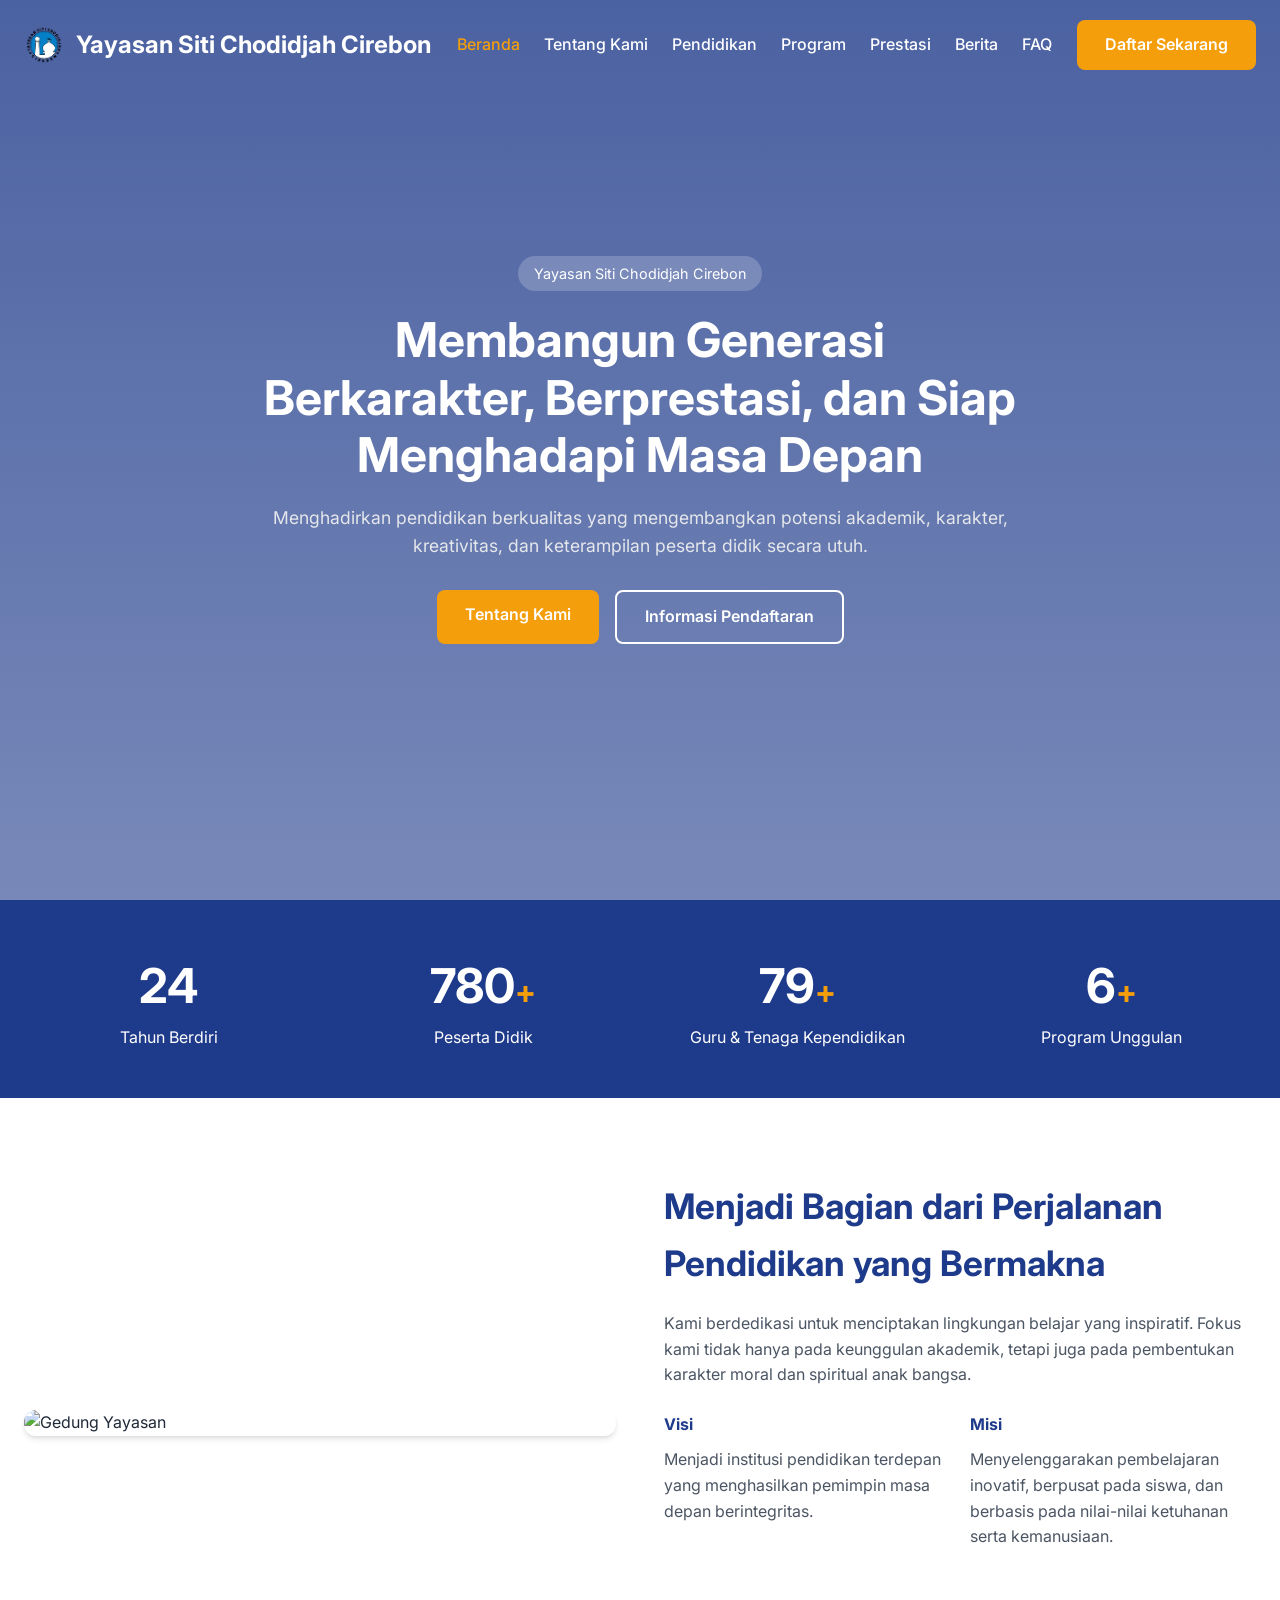
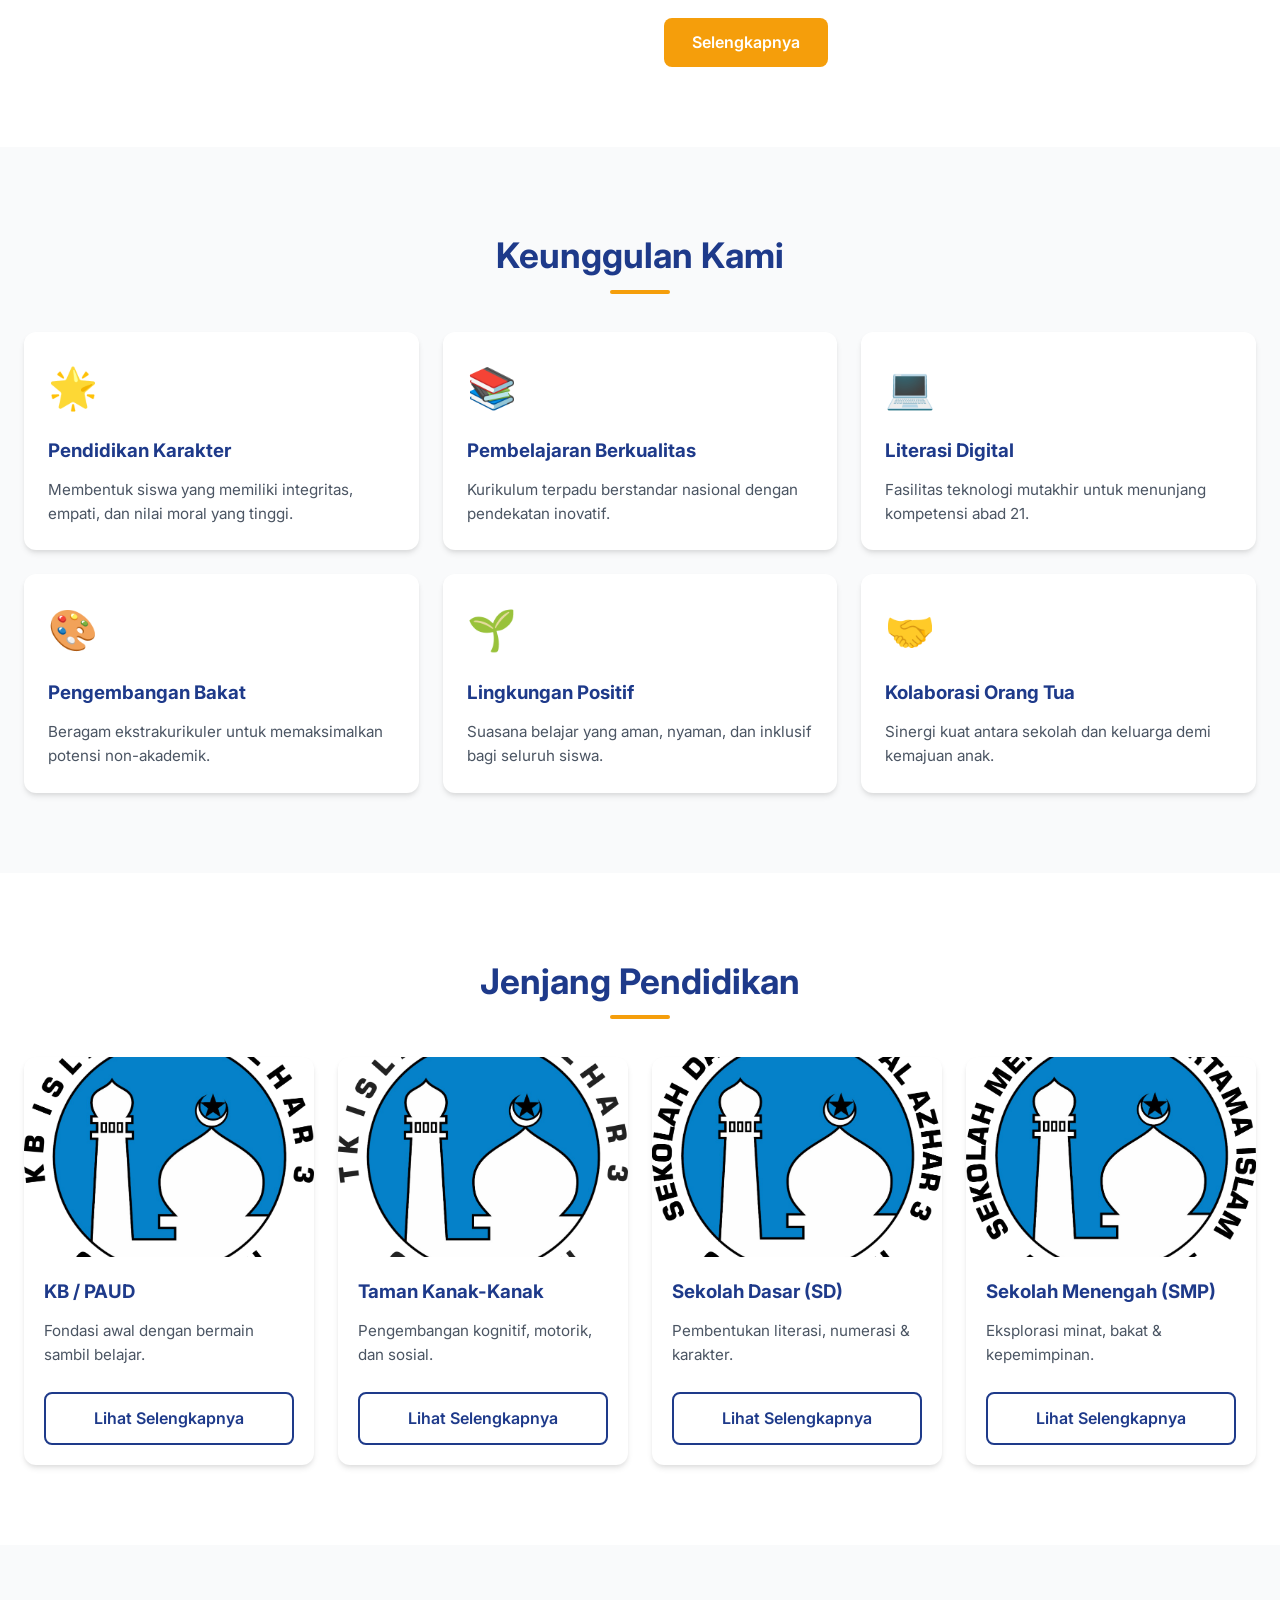
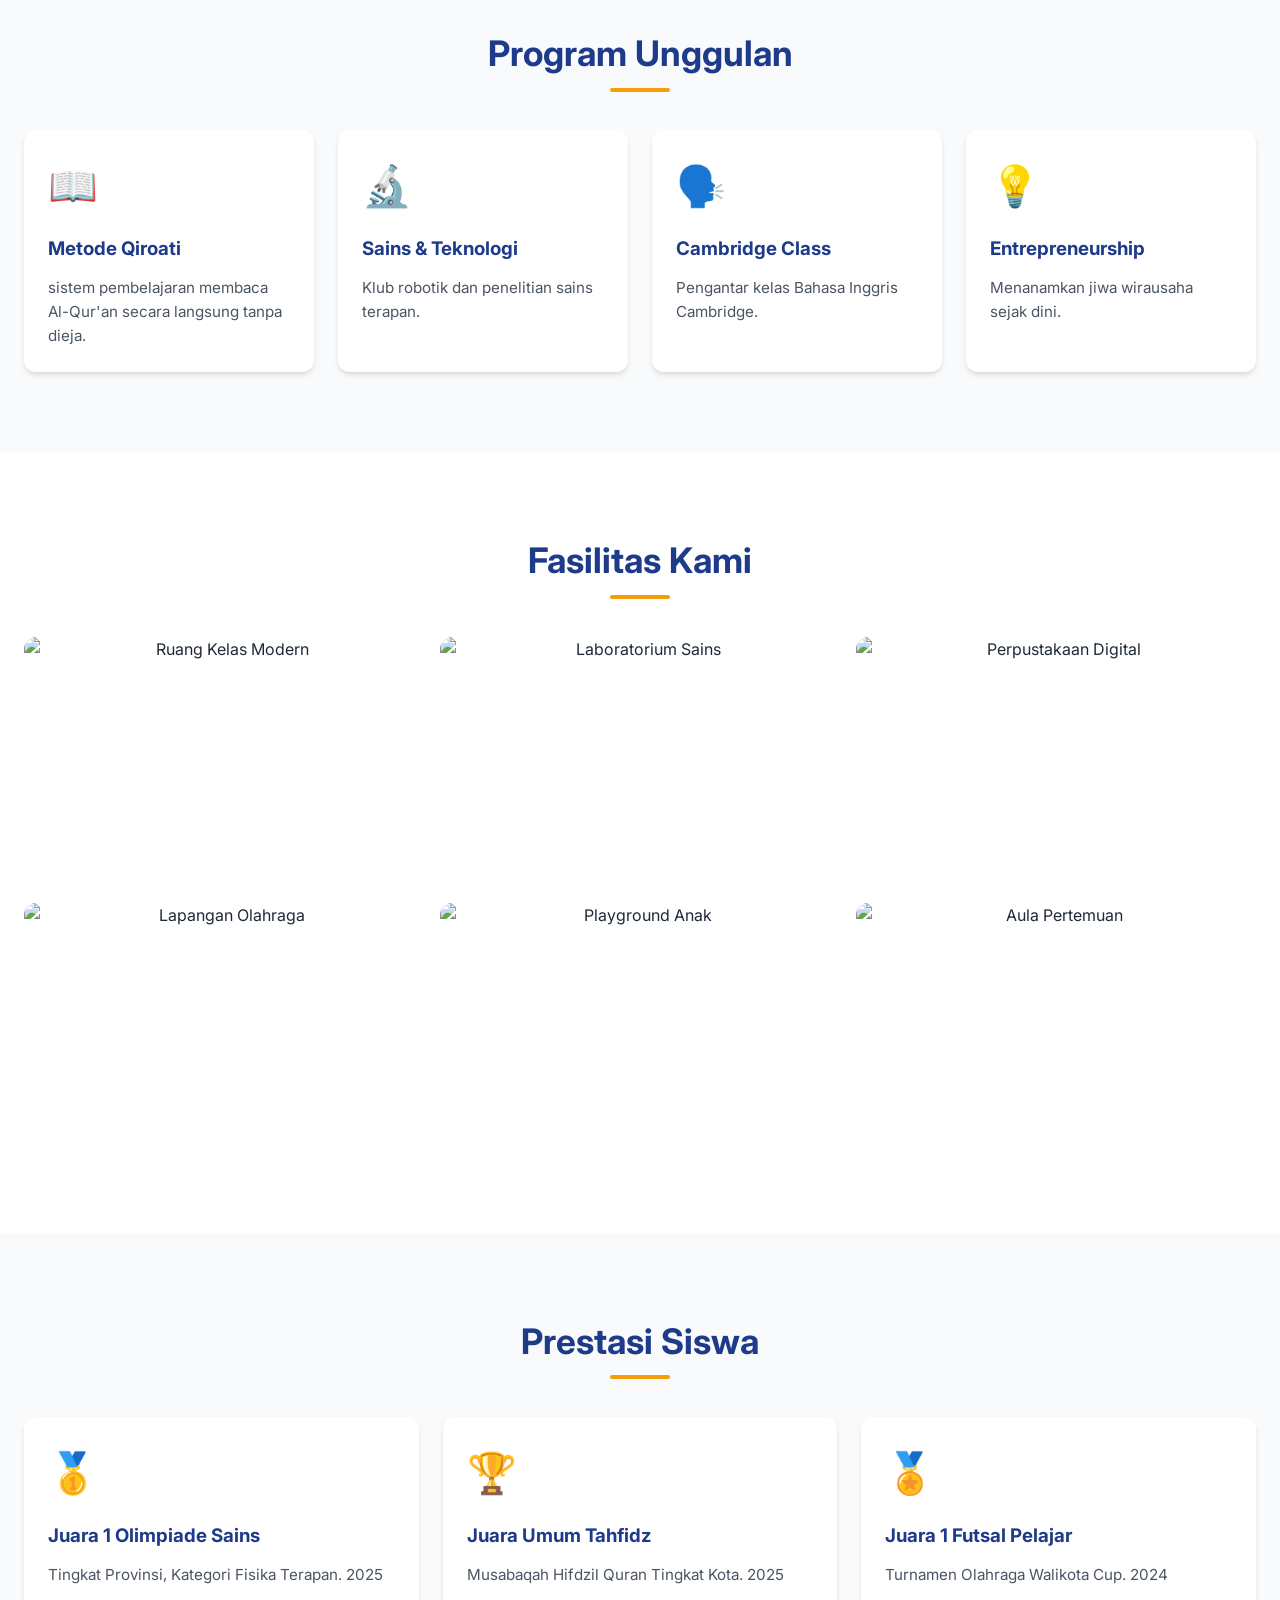
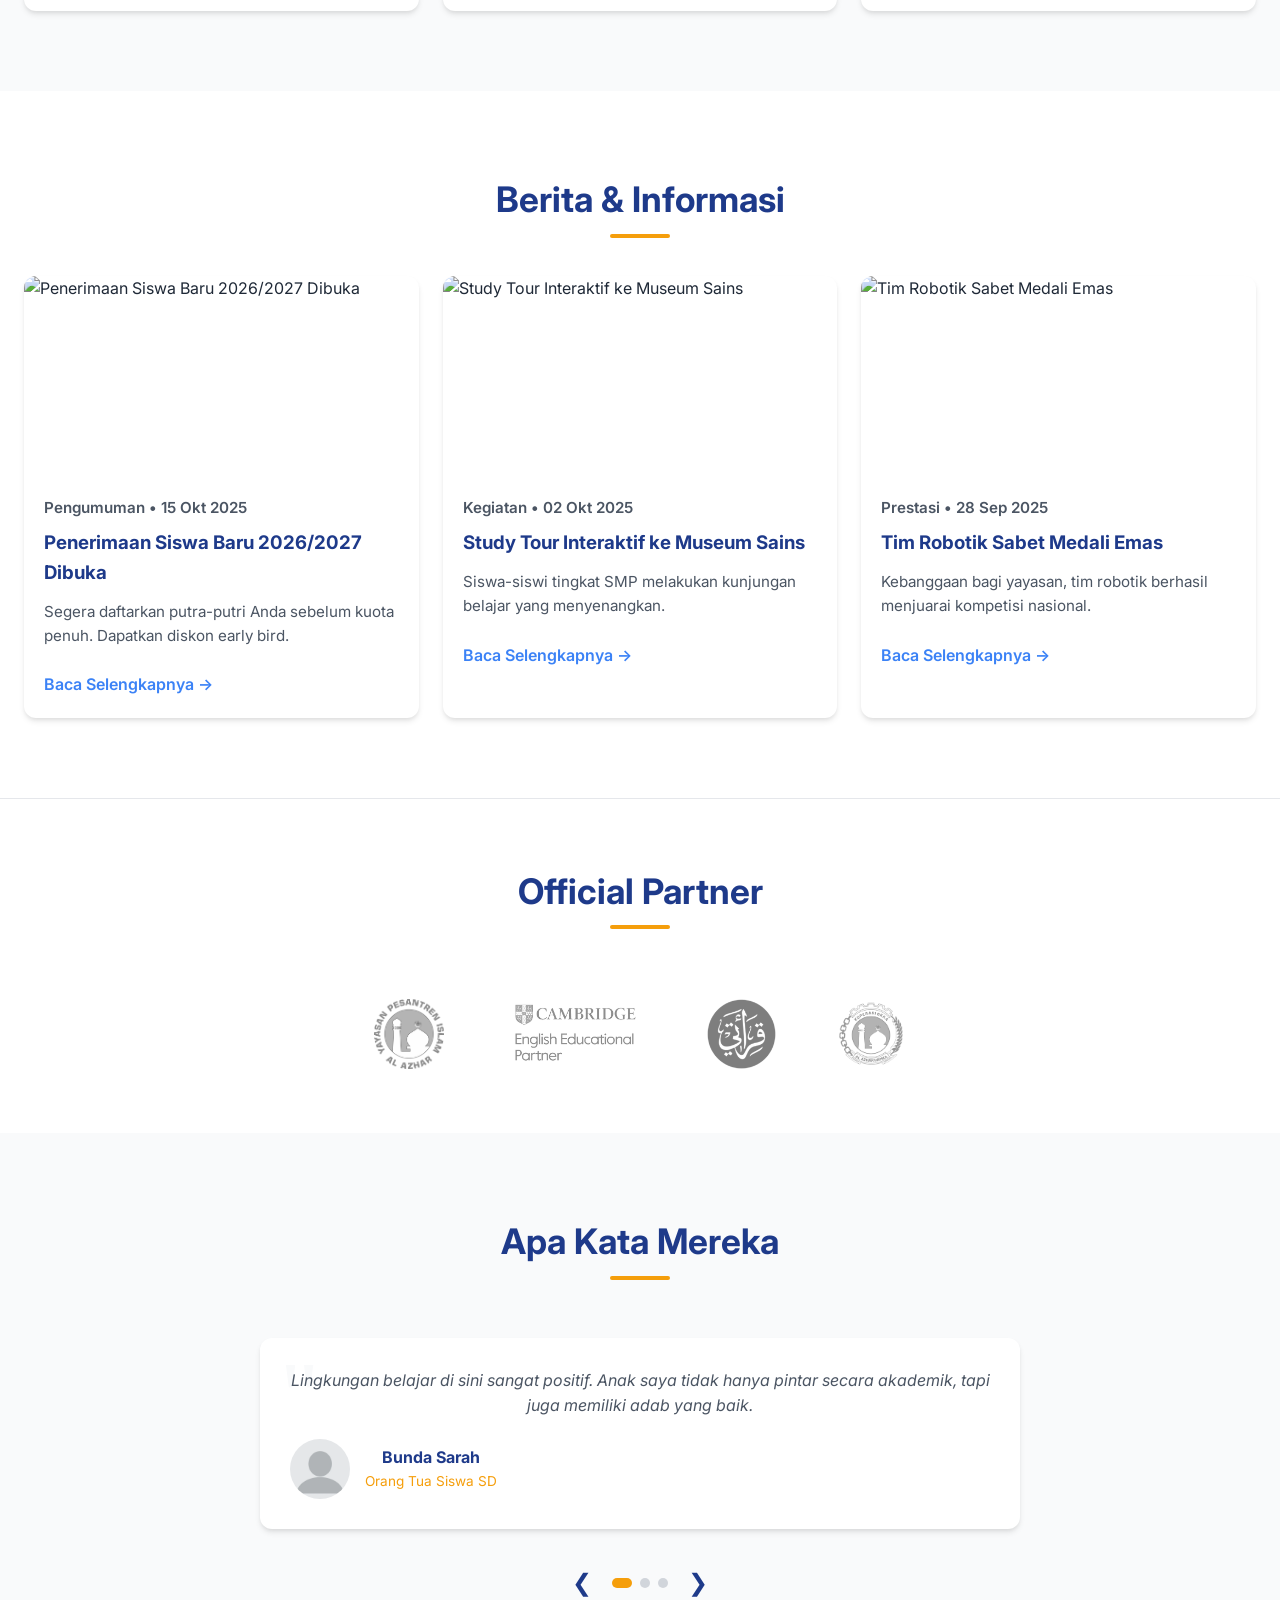
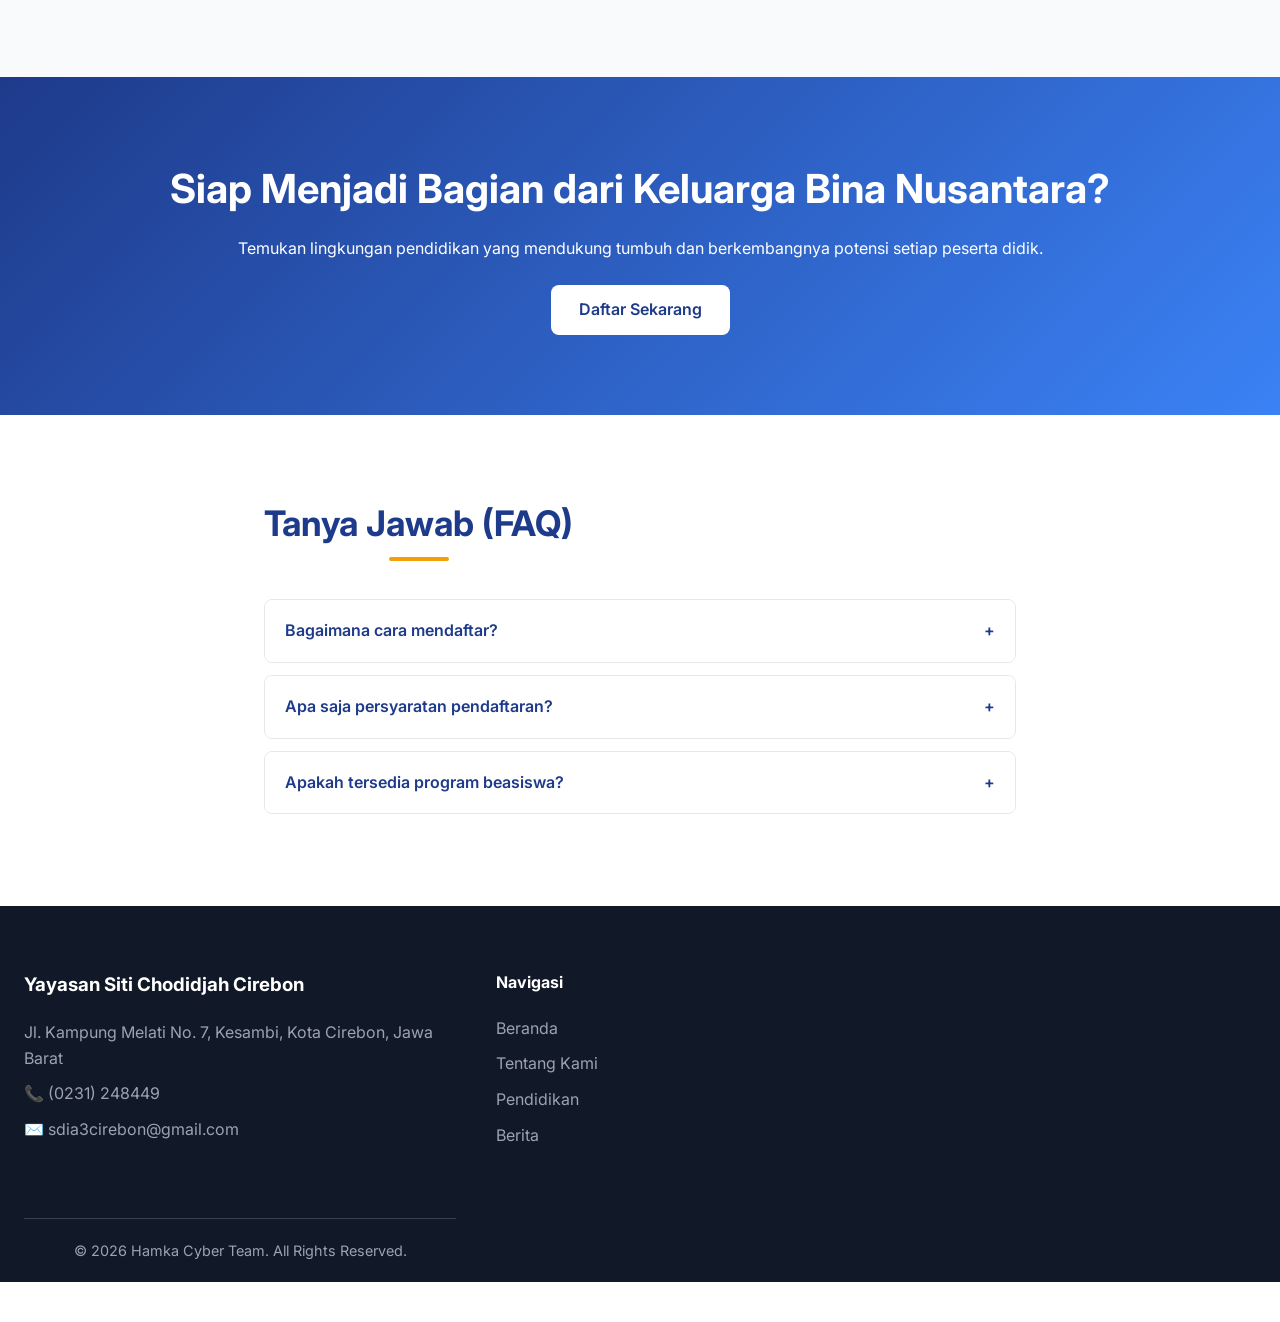
==== commit cd0683c2: "Add files via upload" ====
--- a/index.html
+++ b/index.html
@@ -80,7 +80,7 @@
     <section id="about" class="about">
         <div class="container about-container">
             <div class="about-image reveal slide-right">
-                <img src="https://images.unsplash.com/photo-1524178232363-1fb2b075b655?q=80&w=800&auto=format&fit=crop" alt="Gedung Yayasan" loading="lazy">
+                <img src="assets/images/KY.jpg" alt="Gedung Yayasan" loading="lazy">
             </div>
             <div class="about-text reveal slide-left">
                 <h2>Menjadi Bagian dari Perjalanan Pendidikan yang Bermakna</h2>
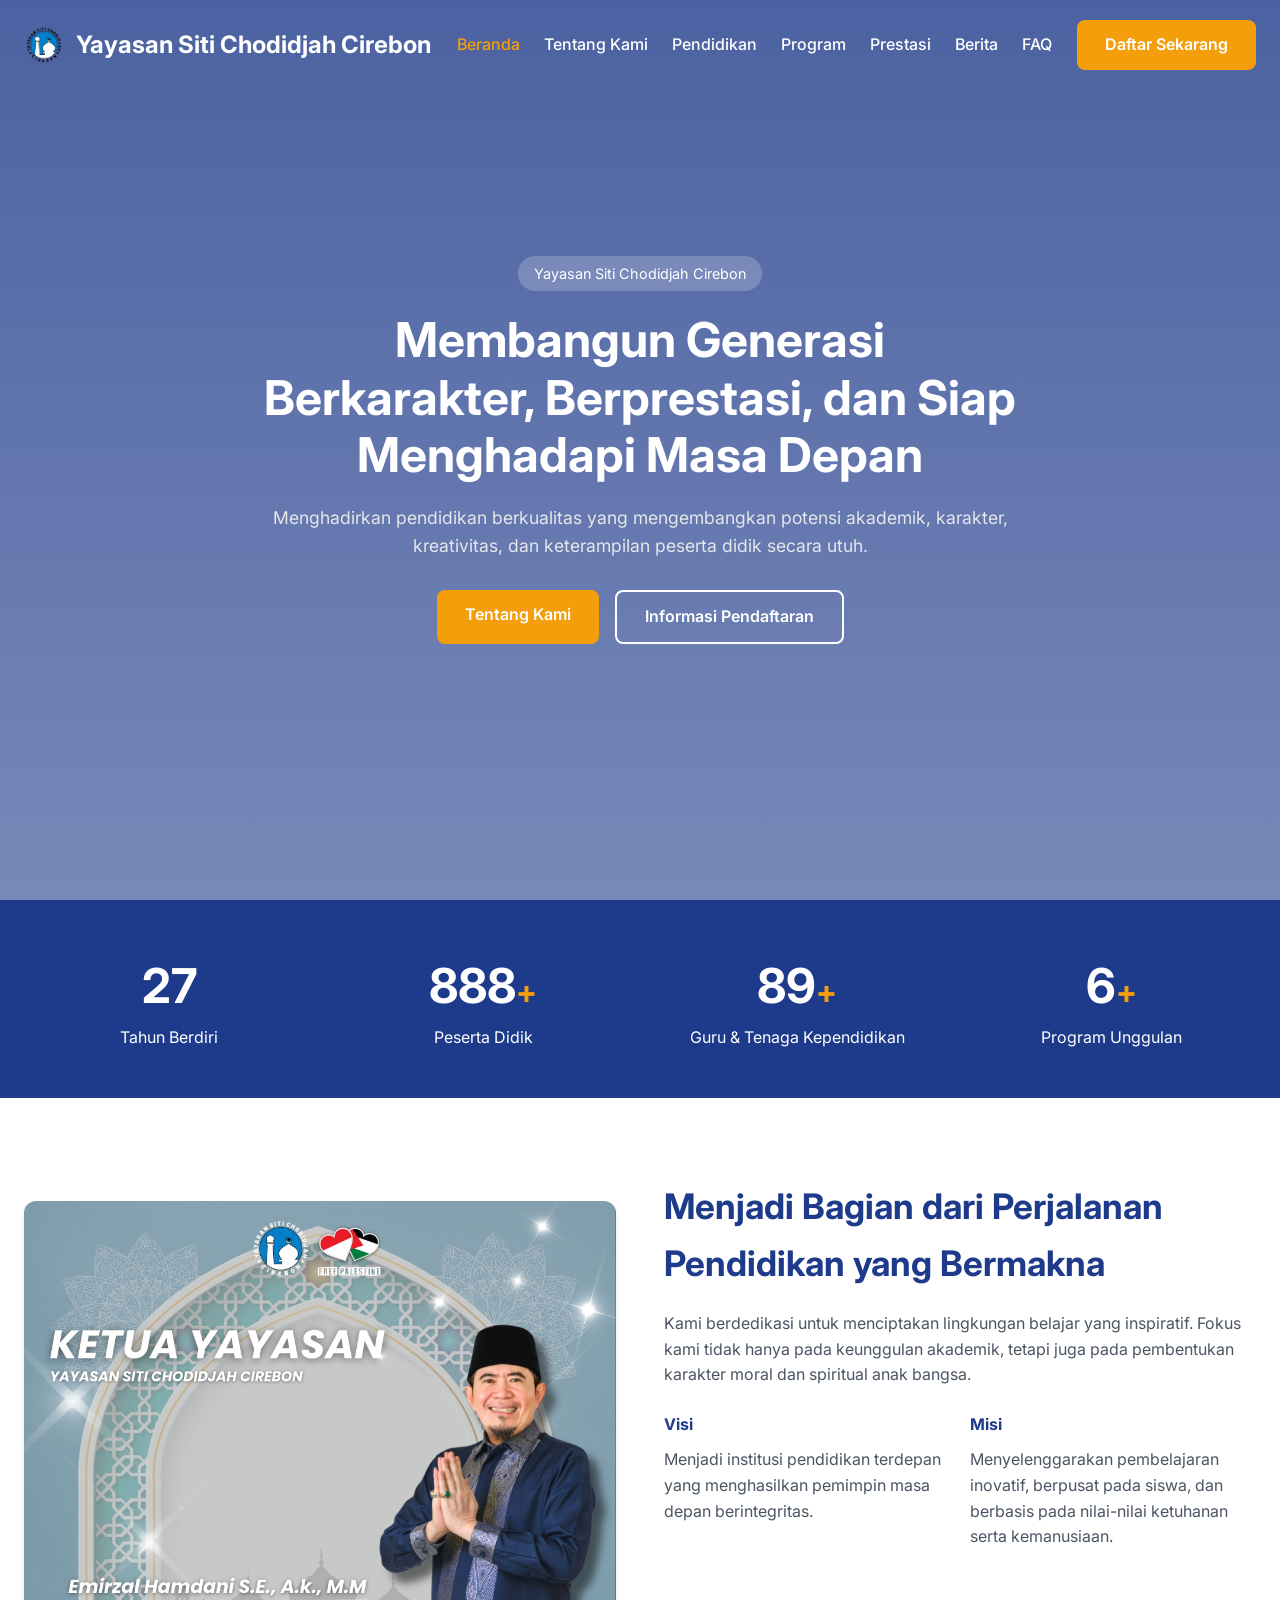
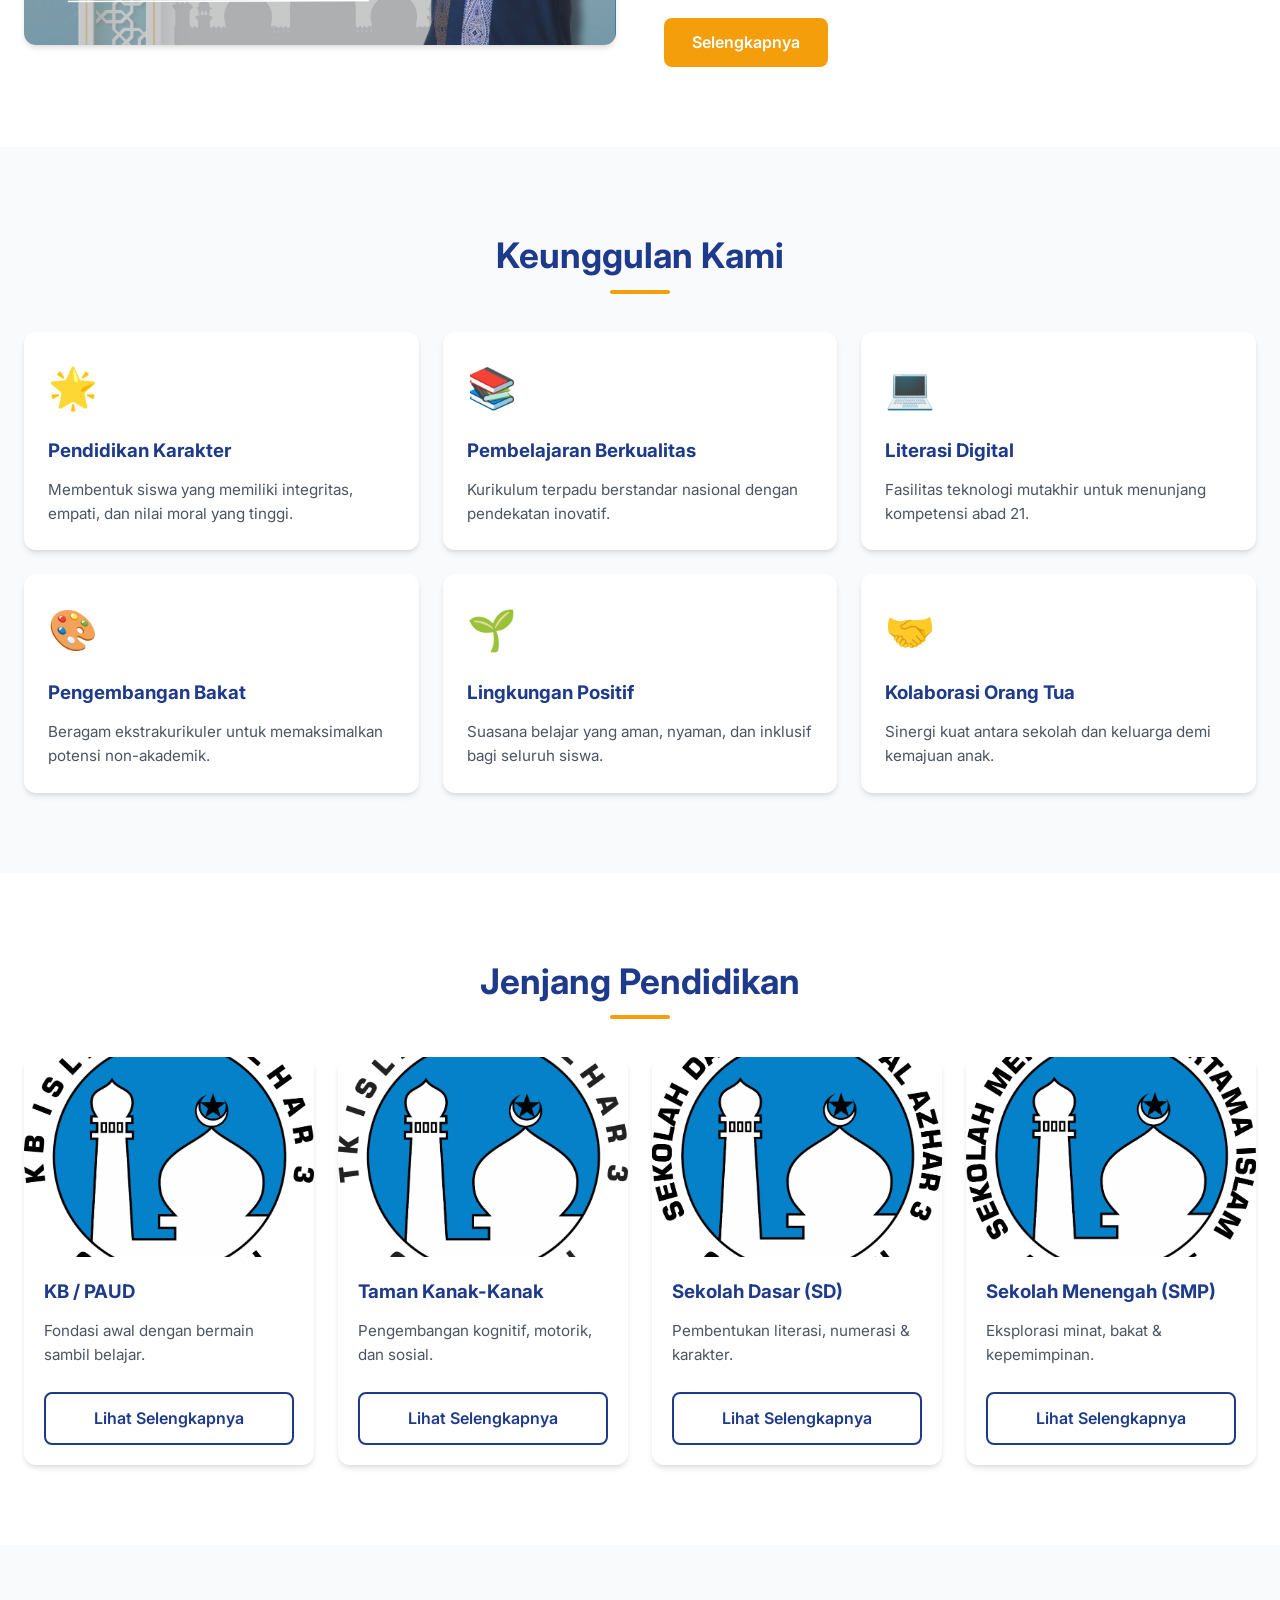
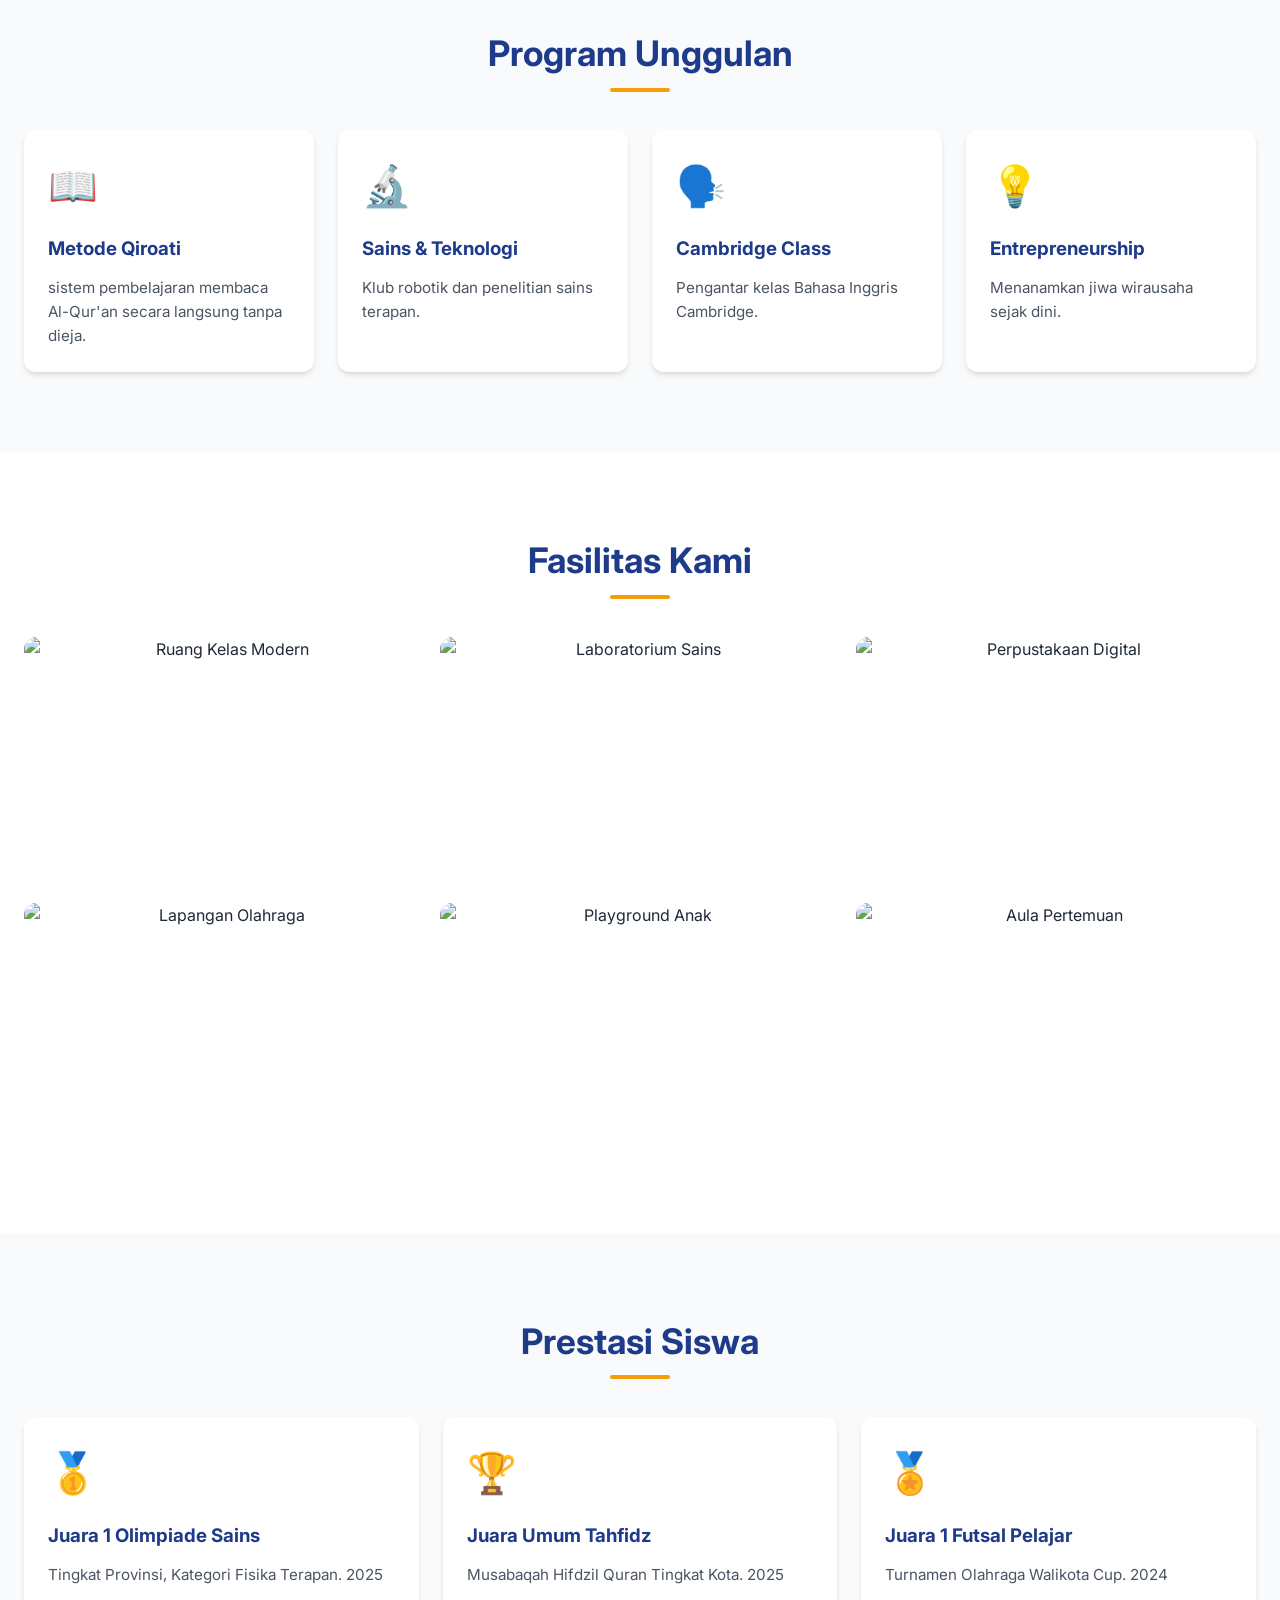
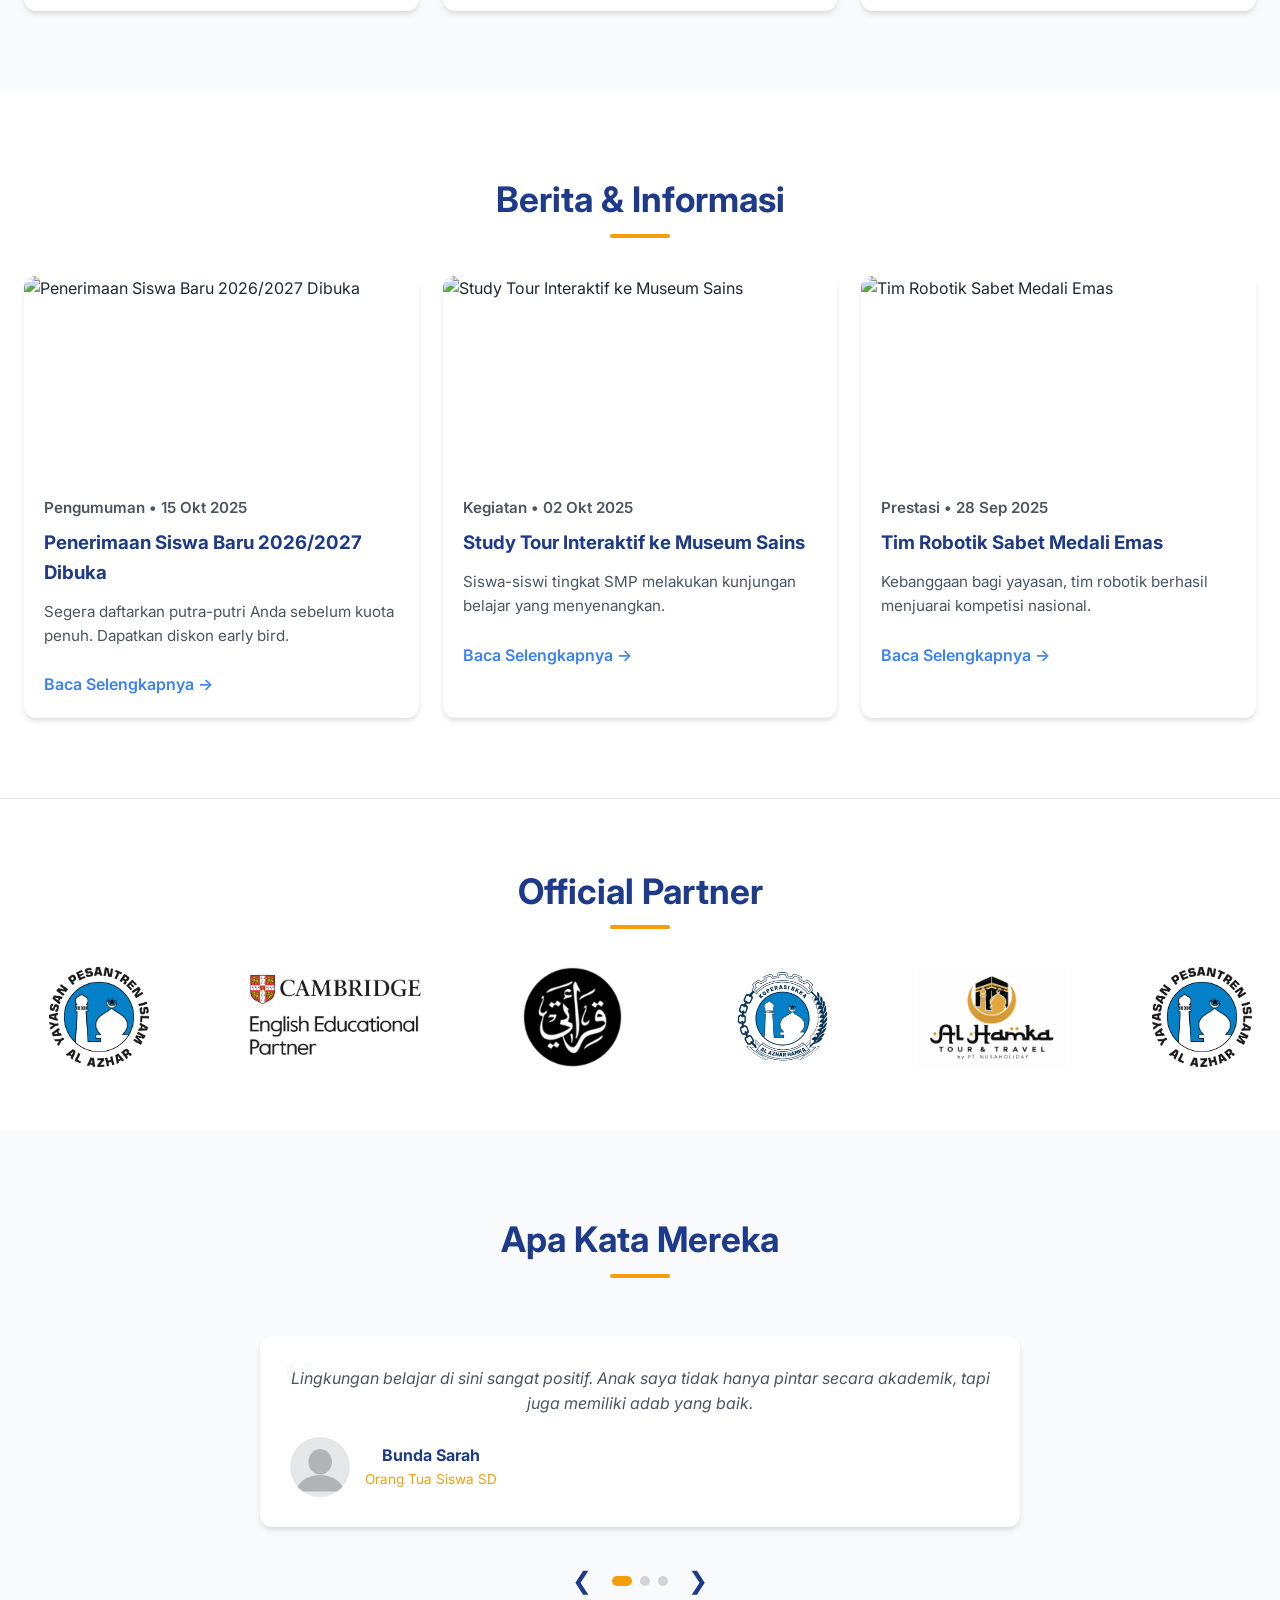
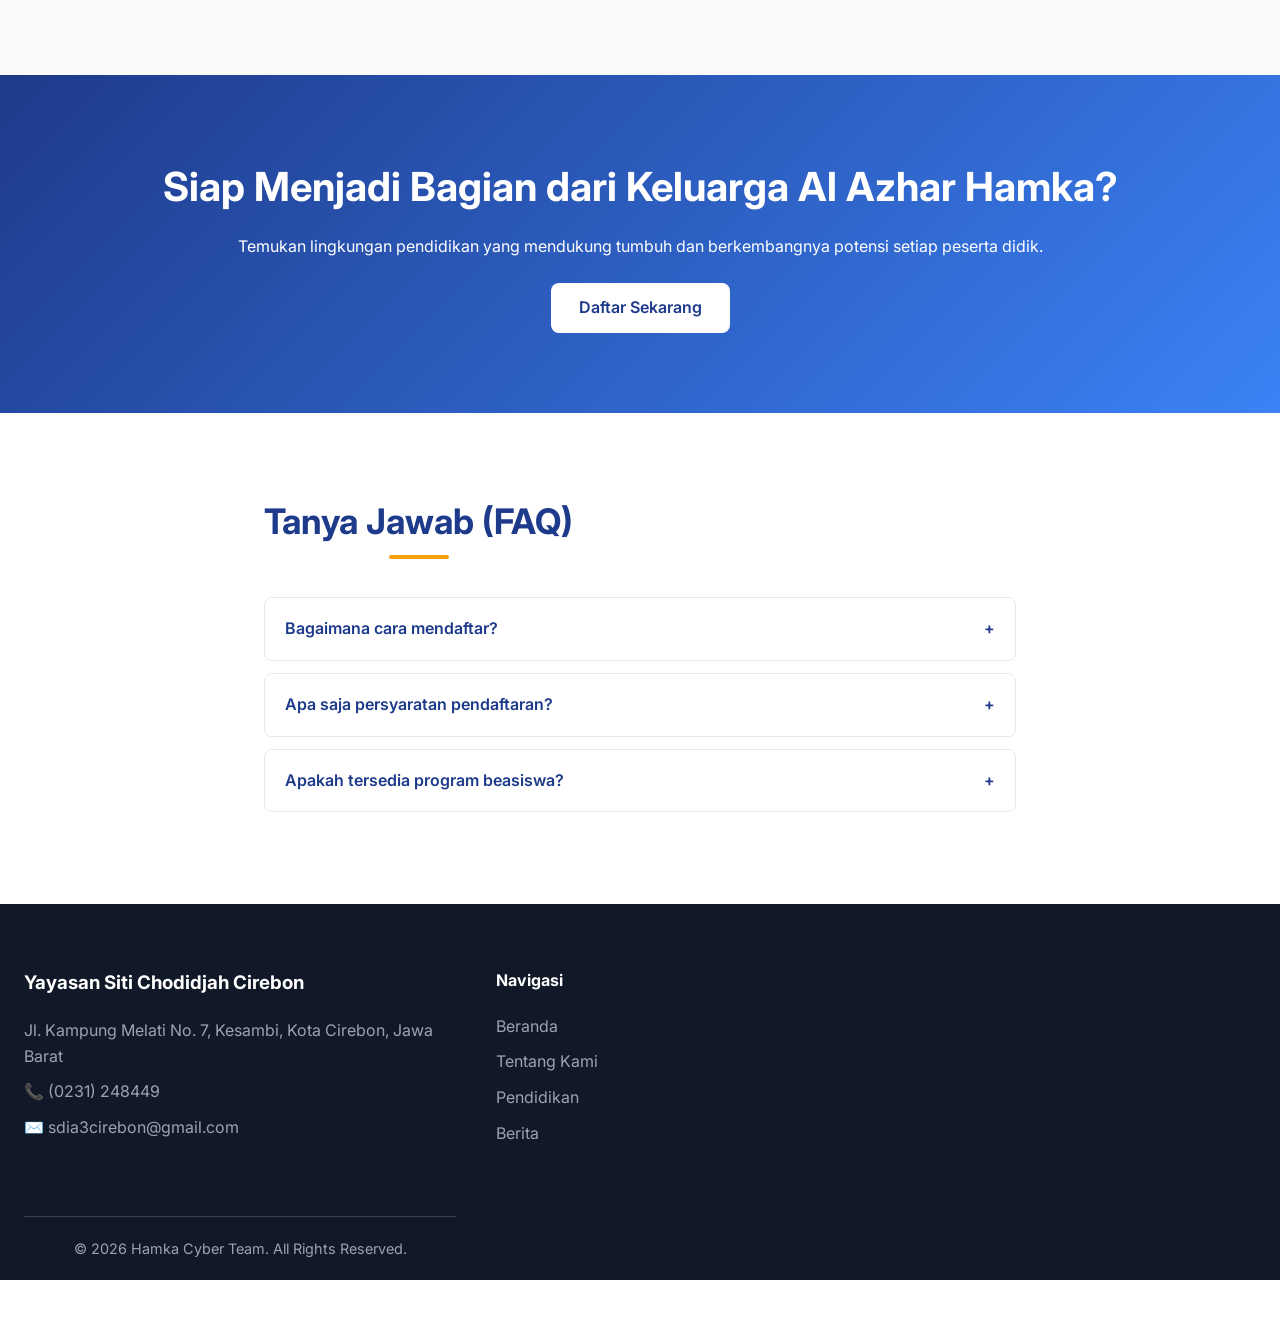
==== commit c91357b6: "Add files via upload" ====
--- a/index.html
+++ b/index.html
@@ -190,7 +190,7 @@
     <!-- 12. CTA PENDAFTARAN -->
     <section id="cta" class="cta">
         <div class="container text-center reveal scale-in">
-            <h2>Siap Menjadi Bagian dari Keluarga Bina Nusantara?</h2>
+            <h2>Siap Menjadi Bagian dari Keluarga Al Azhar Hamka?</h2>
             <p>Temukan lingkungan pendidikan yang mendukung tumbuh dan berkembangnya potensi setiap peserta didik.</p>
             <a href="https://play.google.com/store/apps/details?id=app.salamalazhar.id" target="_blank" rel="noopener noreferrer" class="btn btn-light mt-4">Daftar Sekarang</a>
         </div>
--- a/css/style.css
+++ b/css/style.css
@@ -98,12 +98,12 @@
 .logo { 
     display: flex; 
     align-items: center; 
-    gap: 12px; /* Jarak antara logo dan tulisan */
+    gap: 12px;
     text-decoration: none;
 }
 
 .logo-img {
-    height: 40px; /* Atur ukuran logo di sini, naikkan jika kurang besar */
+    height: 40px; 
     width: auto;
 }
 
@@ -114,7 +114,6 @@
     transition: var(--transition);
 }
 
-/* Mengubah warna teks logo saat disekrol menjadi putih */
 .navbar.scrolled .logo-text { 
     color: var(--primary); 
 }
@@ -165,7 +164,7 @@
 .vision-mission { display: grid; grid-template-columns: 1fr 1fr; gap: 20px; margin-bottom: 20px;}
 .vm-item h4 { color: var(--primary); margin-bottom: 10px; }
 
-/* CARDS COMMON (Excellence, Levels, Programs, News) */
+/* CARDS COMMON */
 .excellence-grid, .levels-grid, .programs-grid, .achievements-grid, .news-grid {
     display: grid; gap: 24px;
 }
@@ -188,7 +187,7 @@
 .card h3 { color: var(--primary); margin-bottom: 12px; }
 .card p { color: var(--text-light); font-size: 0.95rem; }
 
-/* IMAGE CARDS (Levels, News) */
+/* IMAGE CARDS */
 .img-card { padding: 0; overflow: hidden; display: flex; flex-direction: column; }
 .img-card img { width: 100%; height: 200px; object-fit: cover; transition: var(--transition); }
 .img-card:hover img { transform: scale(1.05); }
@@ -277,27 +276,47 @@
     border-top: 1px solid #E5E7EB; 
 }
 
-.partners-grid {
-    display: flex; 
-    flex-wrap: wrap; 
-    justify-content: center; 
-    align-items: center; 
+#partners-container {
+    overflow: hidden;
+    width: 100%;
+    position: relative;
+}
+
+.partners-track {
+    display: flex;
+    align-items: center;
     gap: 60px; 
-    margin-top: 2rem;
-}
-
+    width: max-content;
+    animation: scrollLeft 20s linear infinite; 
+}
+
+@keyframes scrollLeft {
+    0% { transform: translateX(0); }
+    100% { transform: translateX(-50%); }
+}
+
+.partner-logo {
+    display: flex;
+    align-items: center;
+    justify-content: center;
+    min-width: 150px;
+}
+
+/* KODE GABUNGAN YANG SUDAH BERSIH */
 .partner-logo img {
-    max-height: 70px; 
-    width: auto; 
-    filter: grayscale(100%); /* Membuat logo menjadi hitam-putih */
-    opacity: 0.5; 
+    height: 100px; 
+    width: auto;
+    object-fit: contain;
     transition: var(--transition);
     cursor: pointer;
 }
 
-/* Saat logo disentuh mouse, warna aslinya akan muncul */
-.partner-logo:hover img { 
-    filter: grayscale(0%); 
-    opacity: 1; 
+/* EFEK MEMBESAR SEDIKIT SAAT DISENTUH MOUSE */
+.partner-logo img:hover {
     transform: scale(1.1); 
+}
+
+/* ANIMASI BERHENTI SAAT MOUSE DIARAHKAN KE LOGO */
+#partners-container:hover .partners-track {
+    animation-play-state: paused;
 }
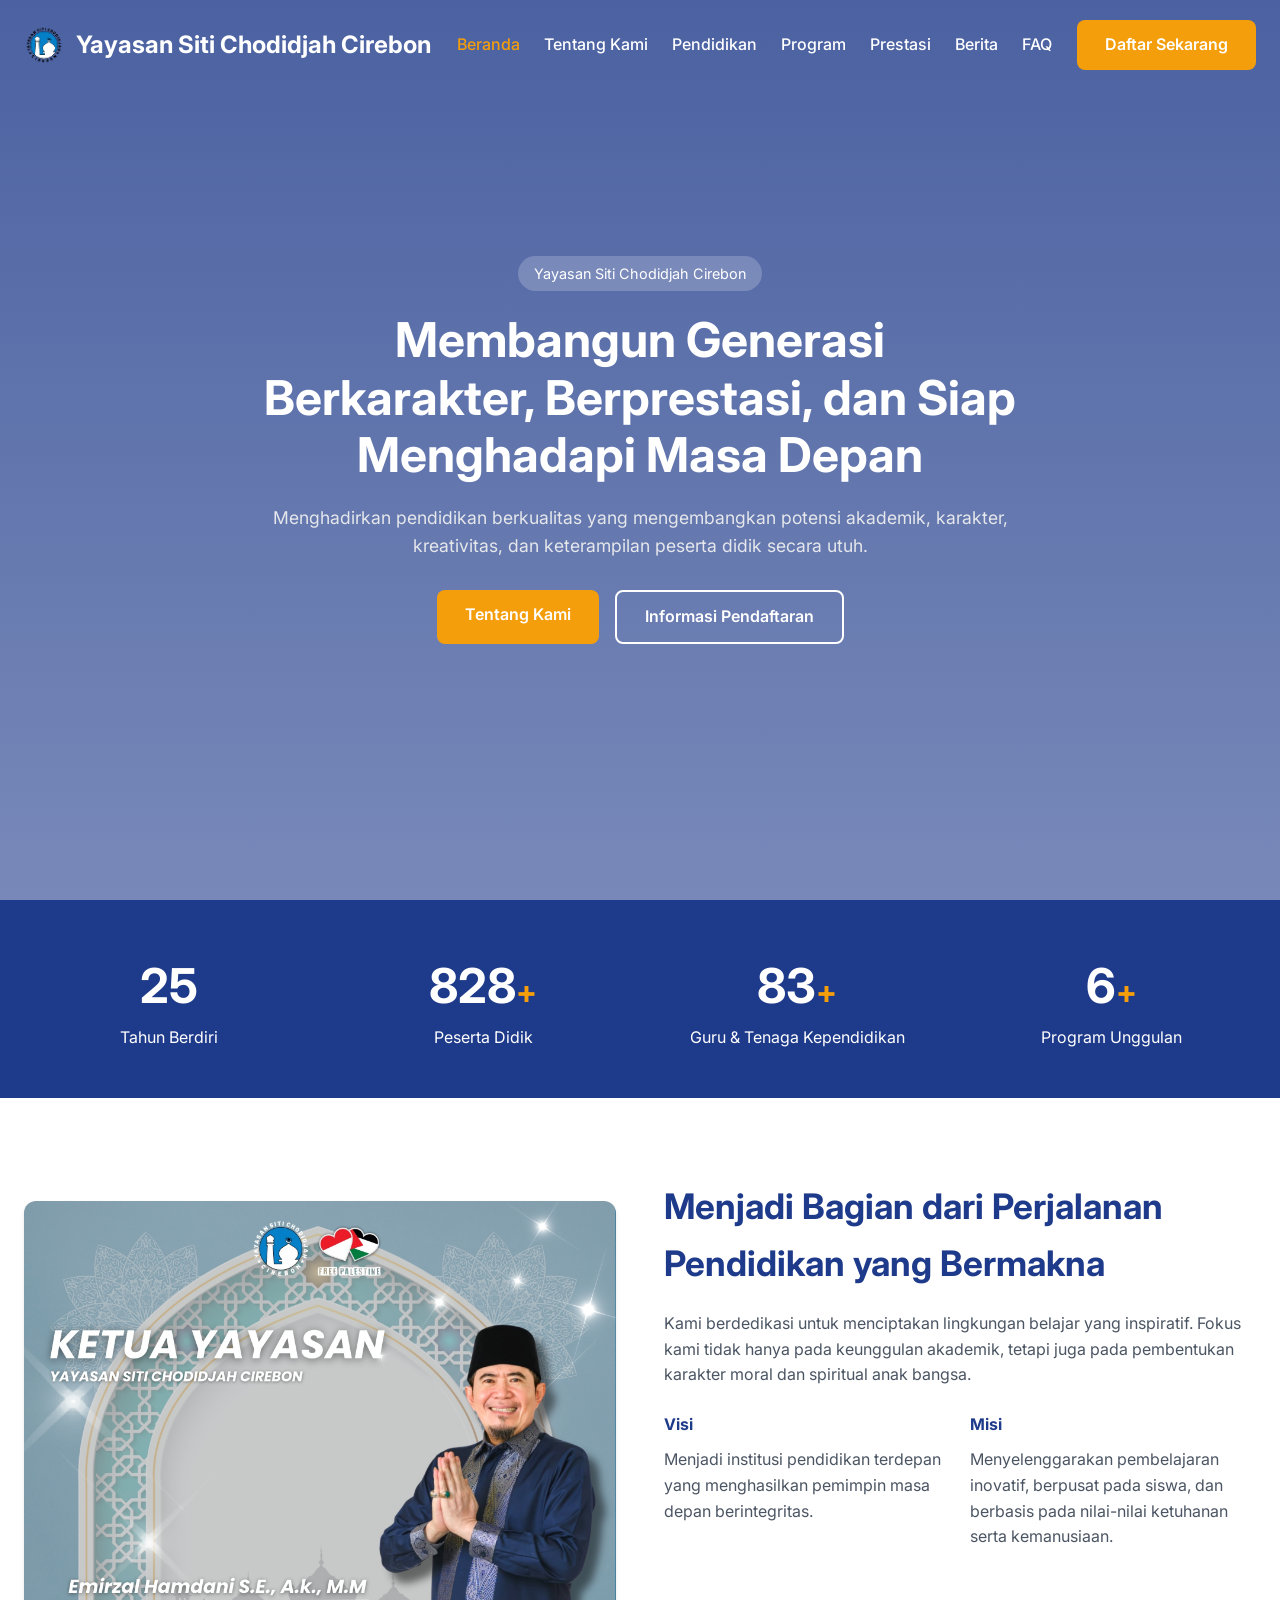
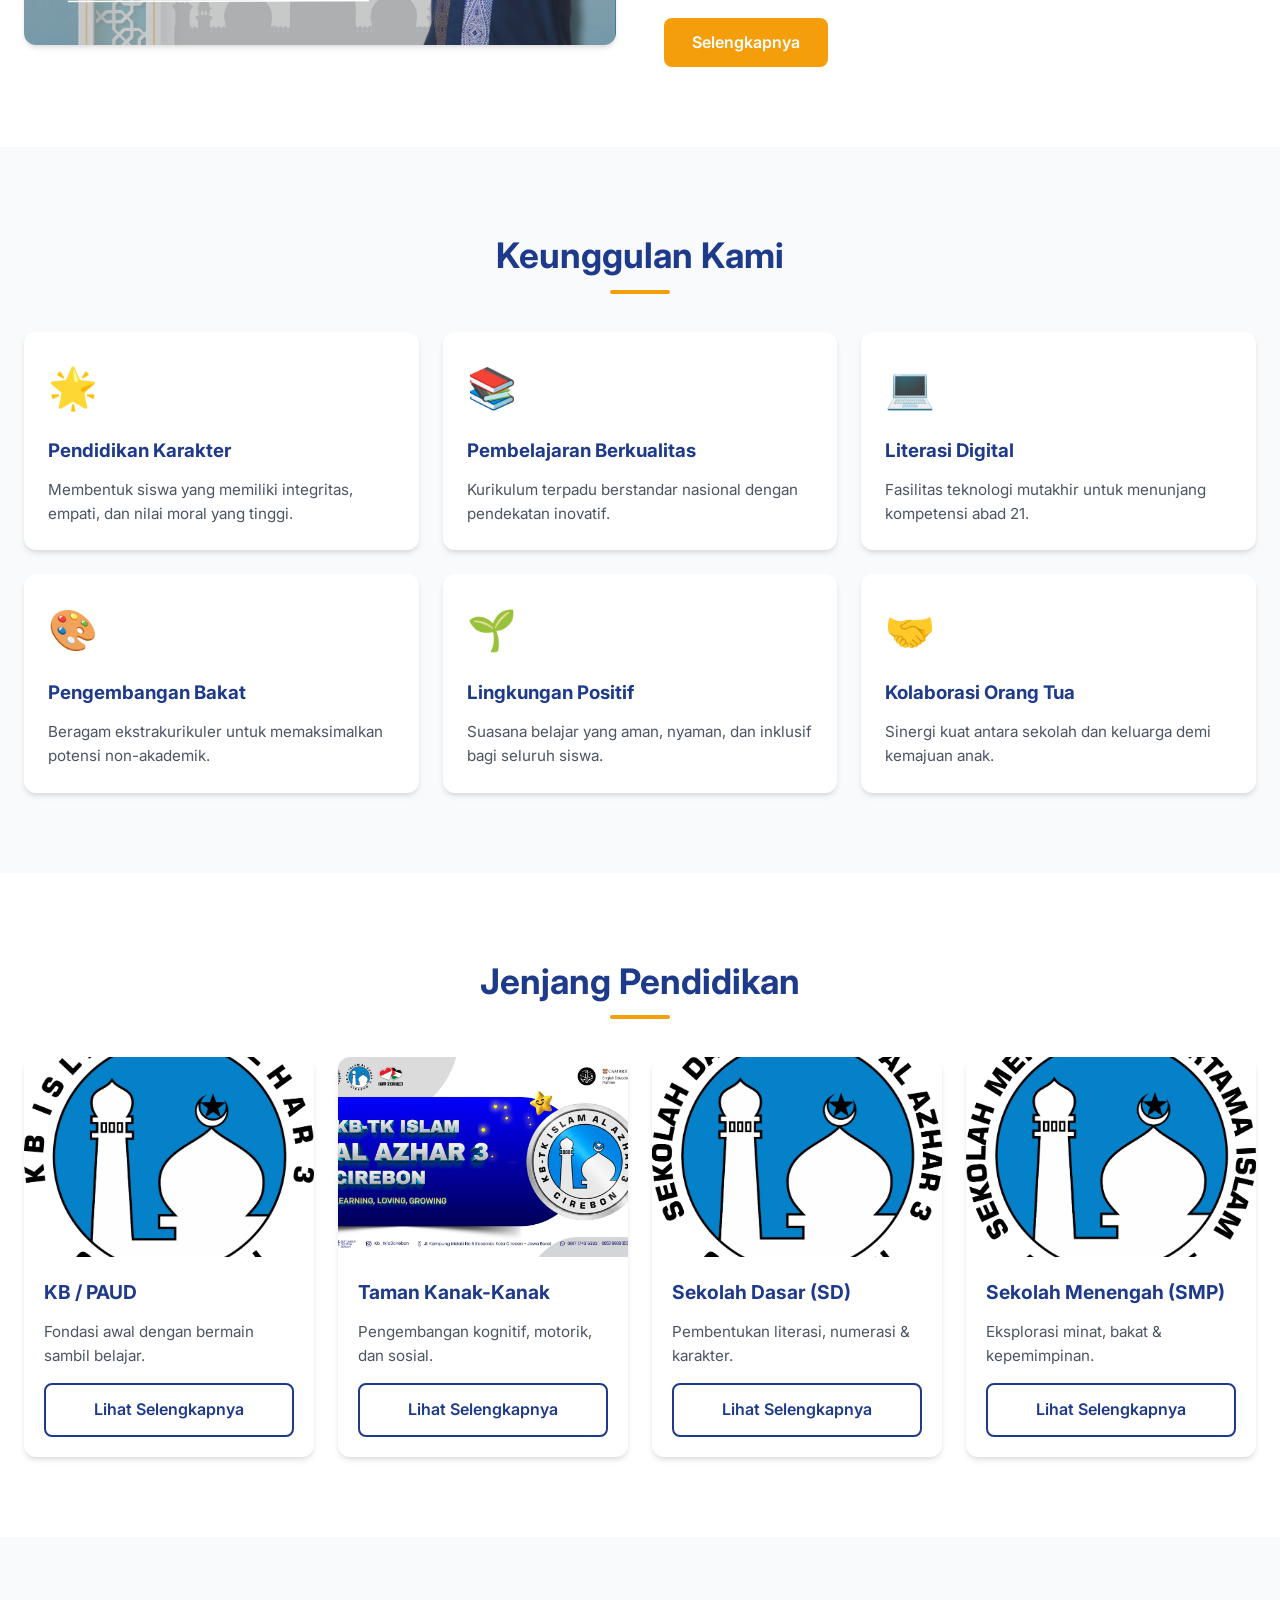
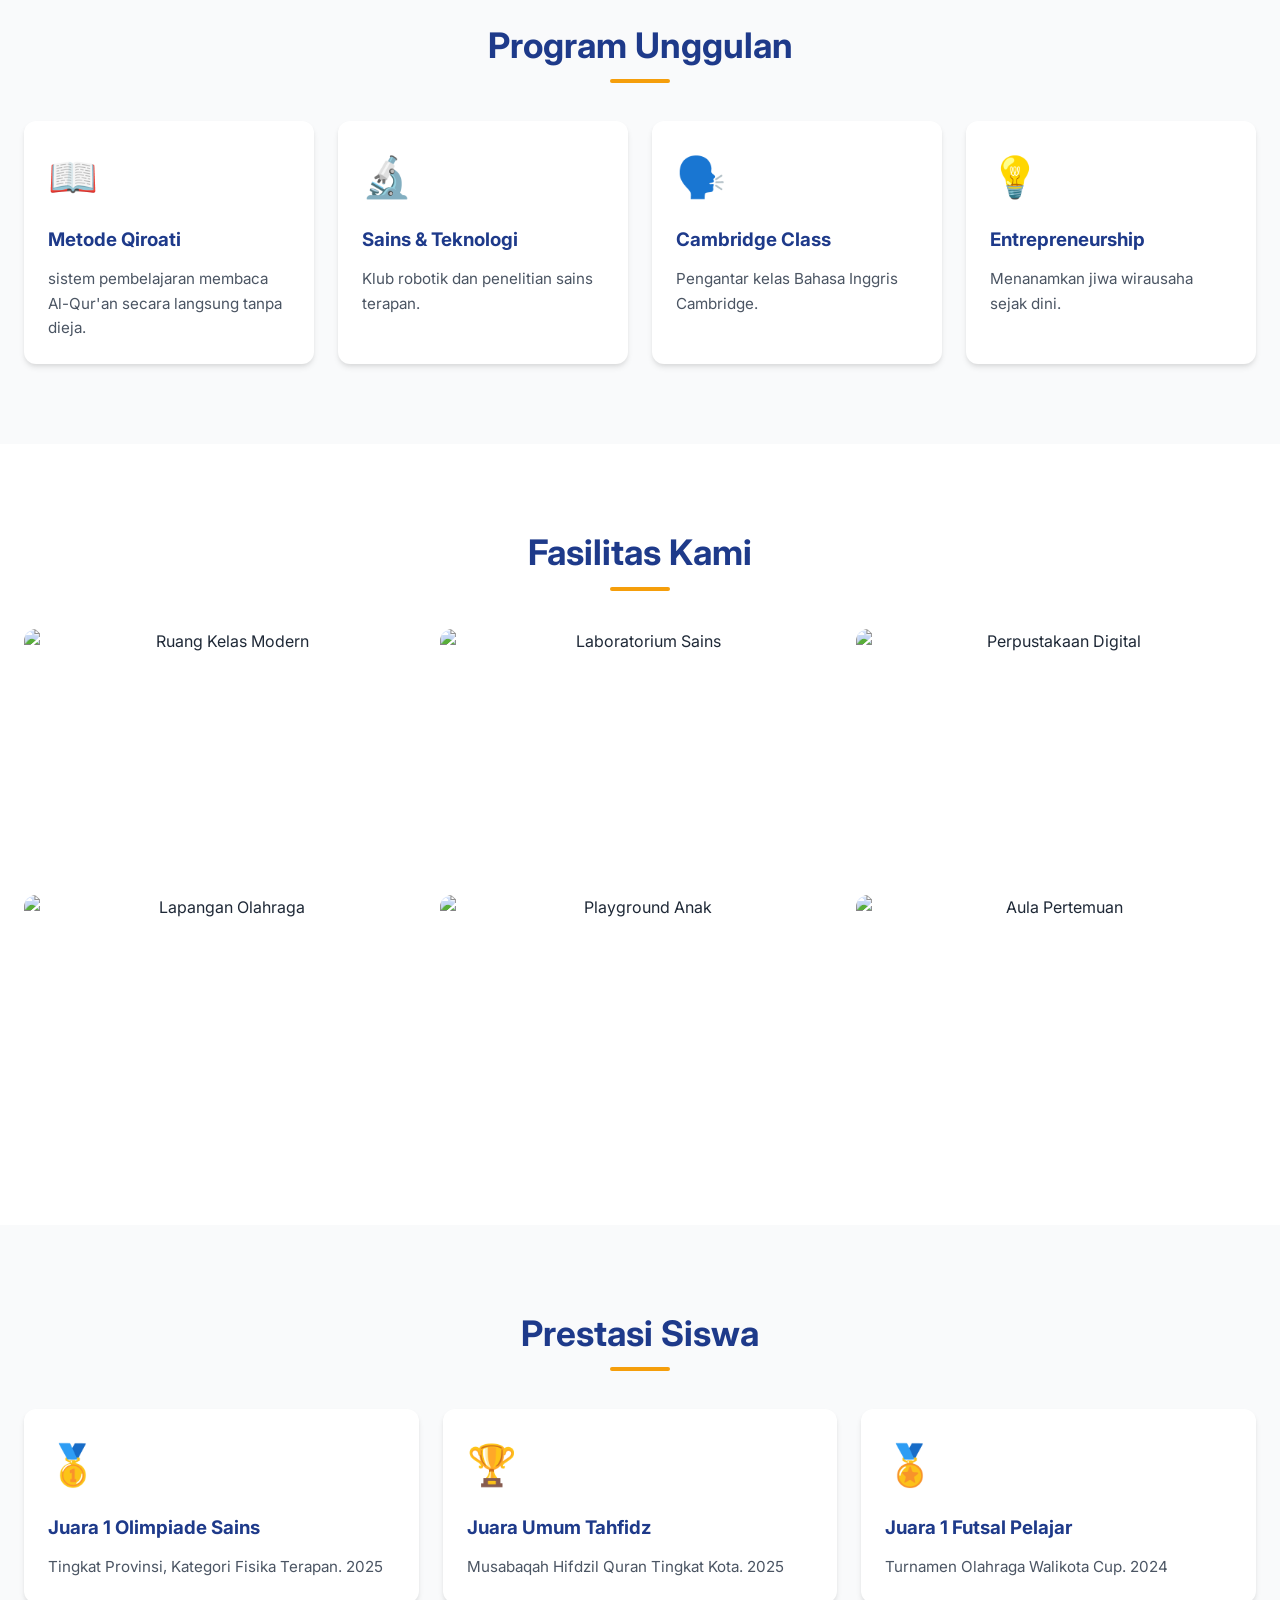
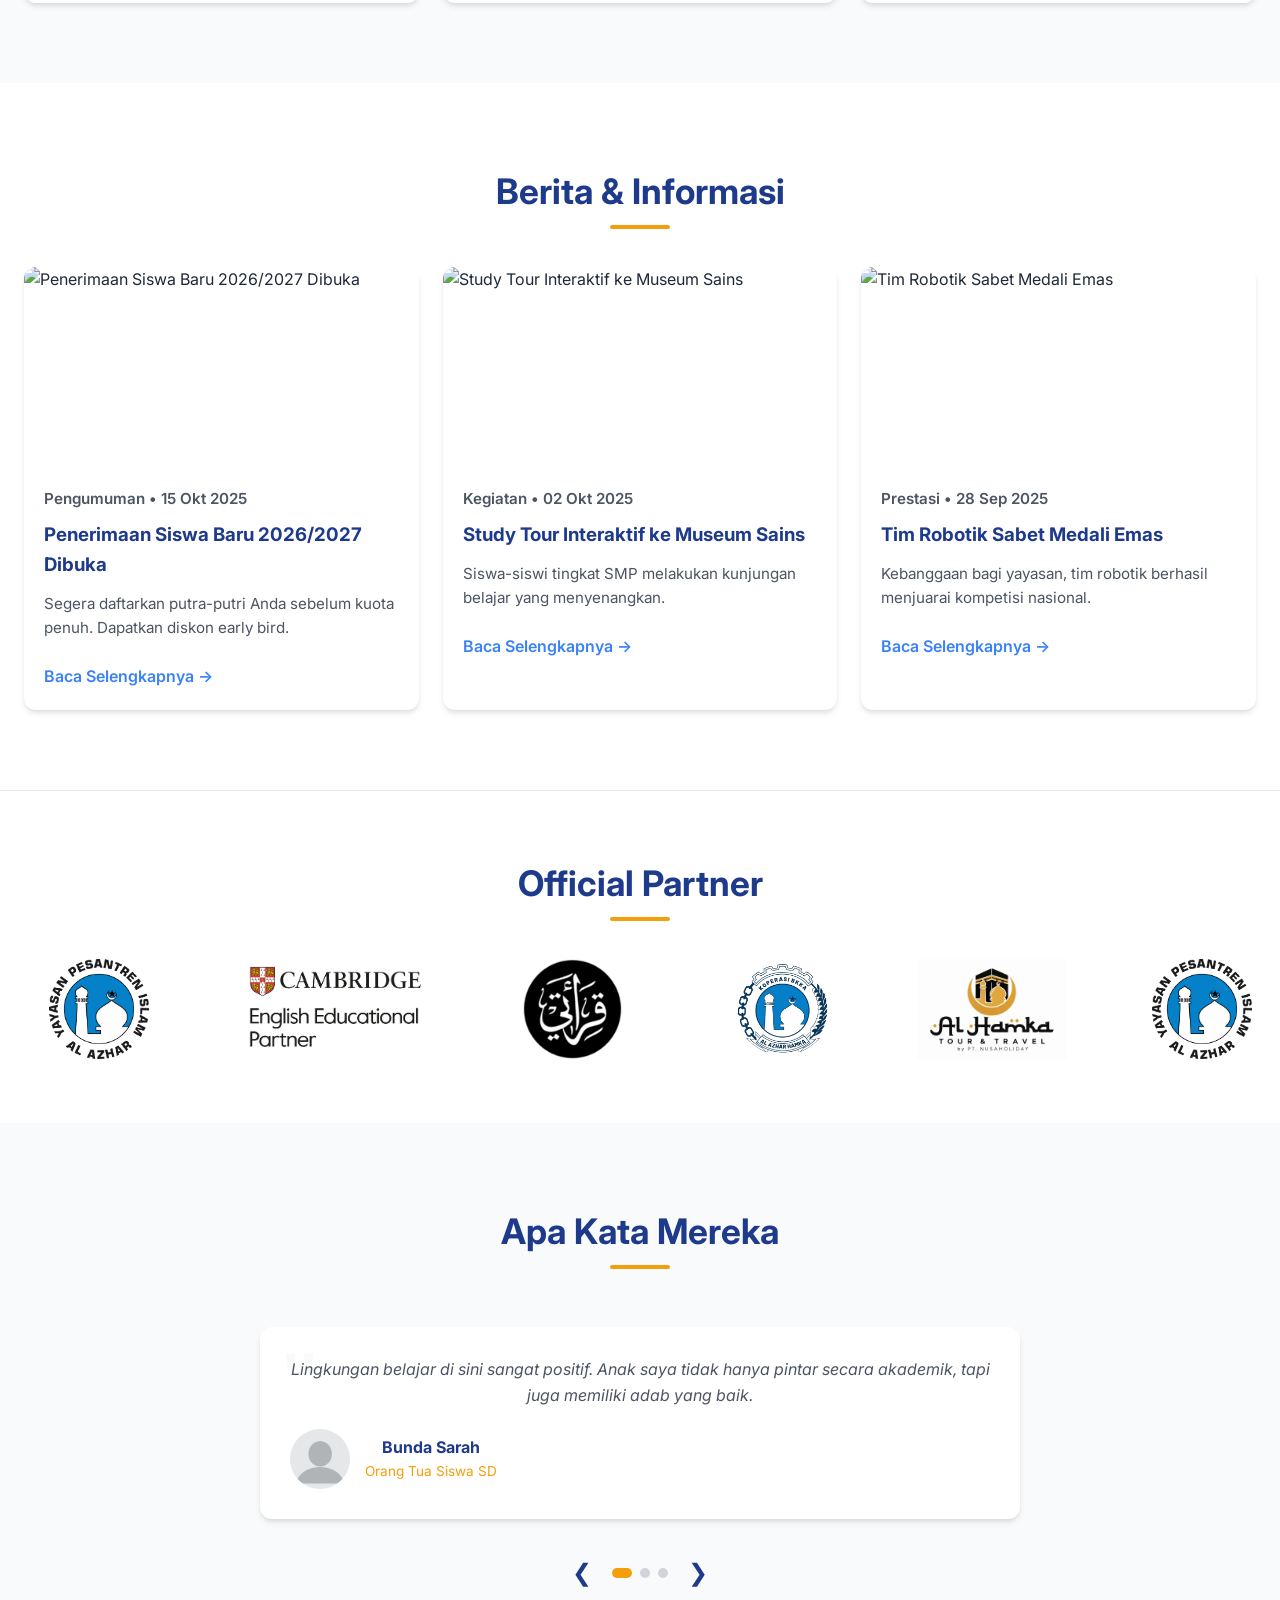
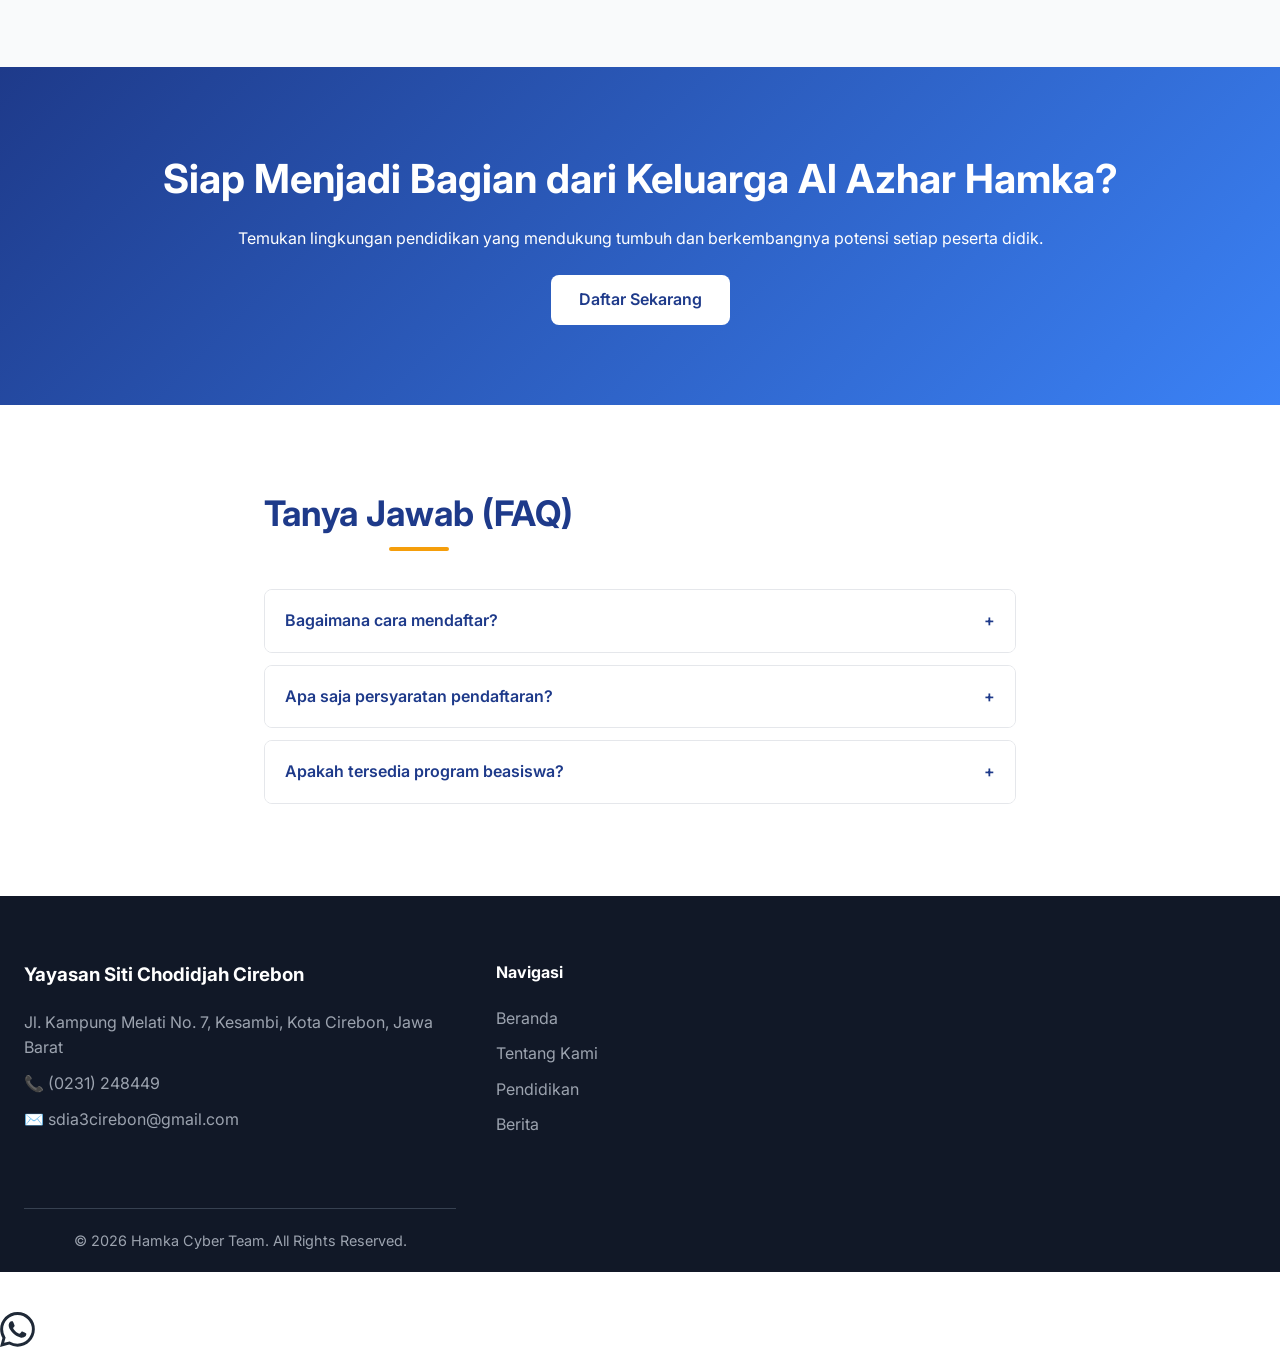
==== commit 5e901fcb: "Add files via upload" ====
--- a/index.html
+++ b/index.html
@@ -261,5 +261,12 @@
     <script src="js/slider.js"></script>
     <script src="js/accordion.js"></script>
     <script src="js/main.js"></script>
+
+<!-- TOMBOL WHATSAPP MELAYANG KHUSUS YAYASAN -->
+    <a href="https://wa.me/6282115674609?text=Halo%2C%20saya%20ingin%20bertanya%20seputar%20Yayasan%20Siti%20Chodidjah" target="_blank" class="wa-float" title="Hubungi Yayasan via WhatsApp">
+        <svg xmlns="http://www.w3.org/2000/svg" width="35" height="35" fill="currentColor" viewBox="0 0 16 16">
+            <path d="M13.601 2.326A7.854 7.854 0 0 0 7.994 0C3.627 0 .068 3.558.064 7.926c0 1.399.366 2.76 1.057 3.965L0 16l4.204-1.102a7.933 7.933 0 0 0 3.79.965h.004c4.368 0 7.926-3.558 7.93-7.93A7.898 7.898 0 0 0 13.6 2.326zM7.994 14.521a6.573 6.573 0 0 1-3.356-.92l-.24-.144-2.494.654.666-2.433-.156-.251a6.56 6.56 0 0 1-1.007-3.505c0-3.626 2.957-6.584 6.591-6.584a6.56 6.56 0 0 1 4.66 1.931 6.557 6.557 0 0 1 1.928 4.66c-.004 3.639-2.961 6.592-6.592 6.592zm3.615-4.934c-.197-.099-1.17-.578-1.353-.646-.182-.065-.315-.099-.445.099-.133.197-.513.646-.627.775-.114.133-.232.148-.43.05-.197-.1-.836-.308-1.592-.985-.59-.525-.985-1.175-1.103-1.372-.114-.198-.011-.304.088-.403.087-.088.197-.232.296-.346.1-.114.133-.198.198-.33.065-.134.034-.248-.015-.347-.05-.099-.445-1.076-.612-1.47-.16-.389-.323-.335-.445-.34-.114-.007-.247-.007-.38-.007a.729.729 0 0 0-.529.247c-.182.198-.691.677-.691 1.654 0 .977.71 1.916.81 2.049.098.133 1.394 2.132 3.383 2.992.47.205.84.326 1.129.418.475.152.904.129 1.246.08.38-.058 1.171-.48 1.338-.943.164-.464.164-.86.114-.943-.049-.084-.182-.133-.38-.232z"/>
+        </svg>
+    </a>
 </body>
 </html>
